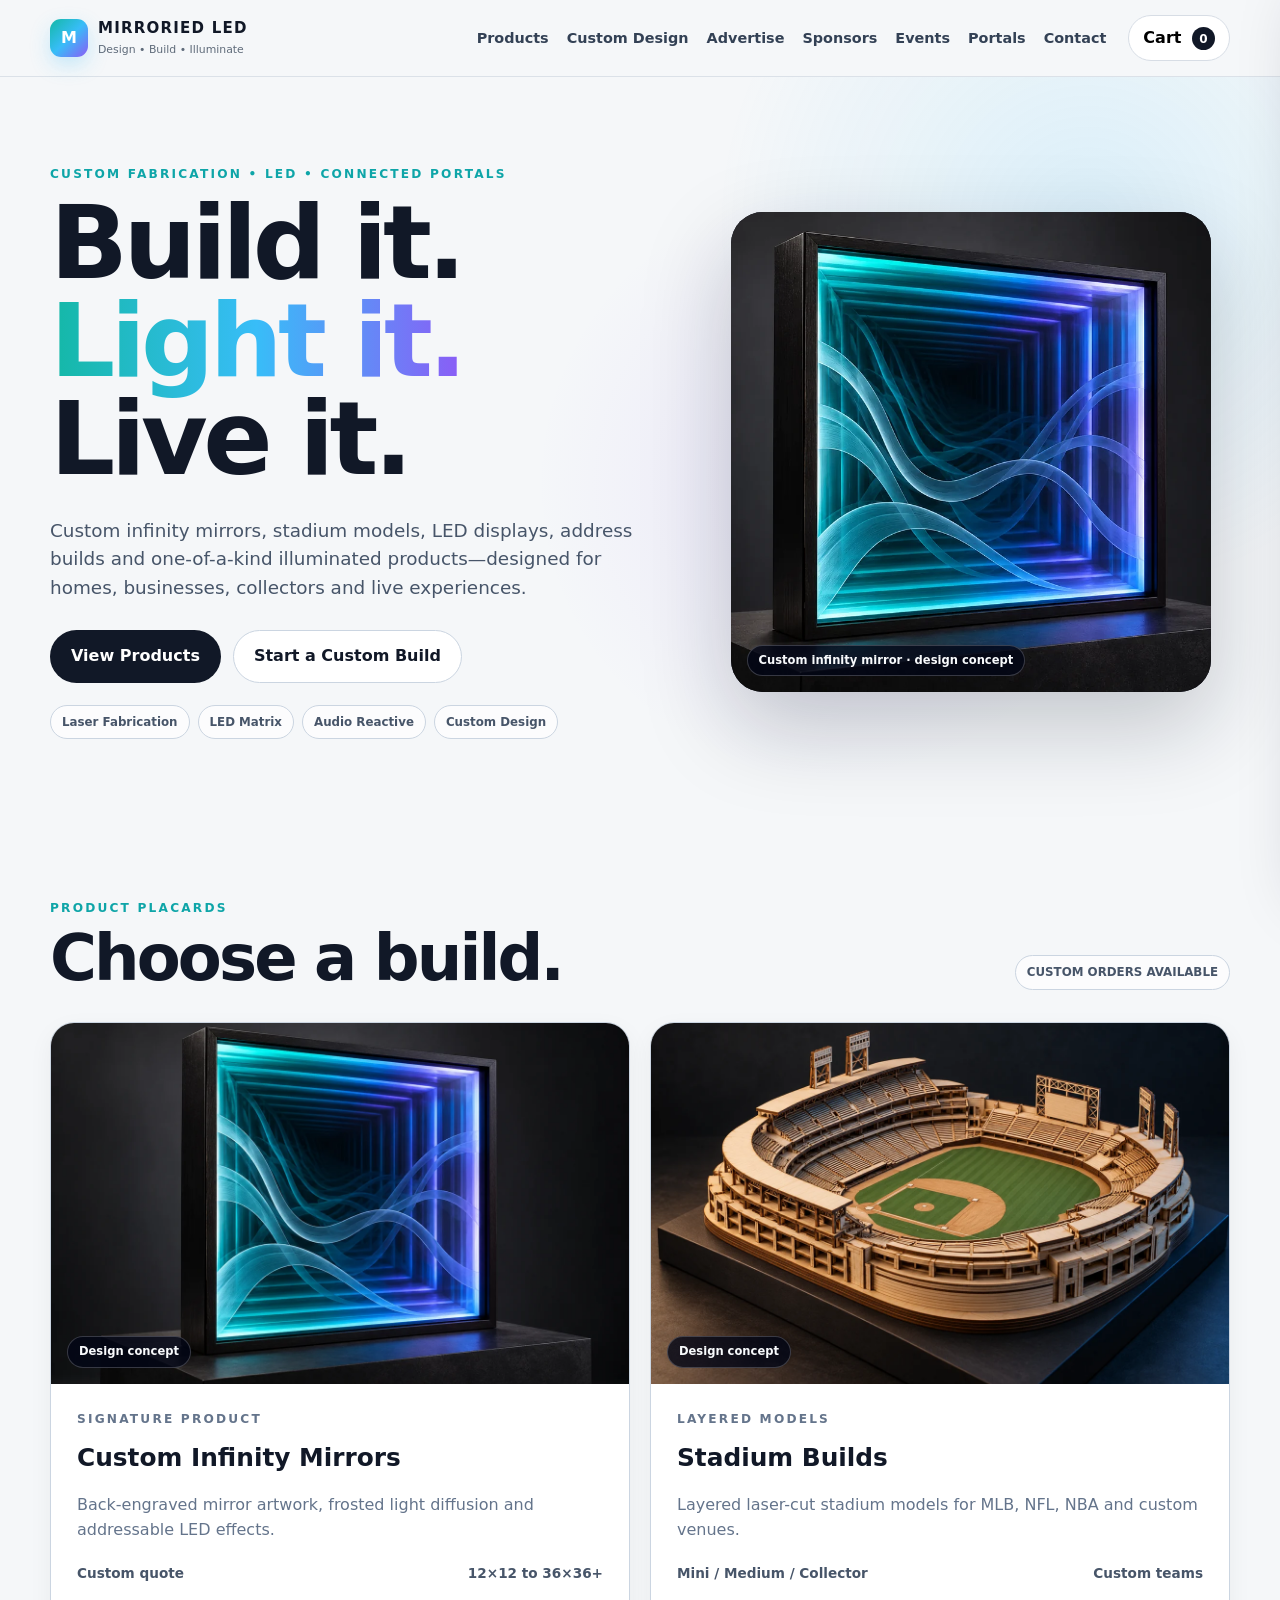
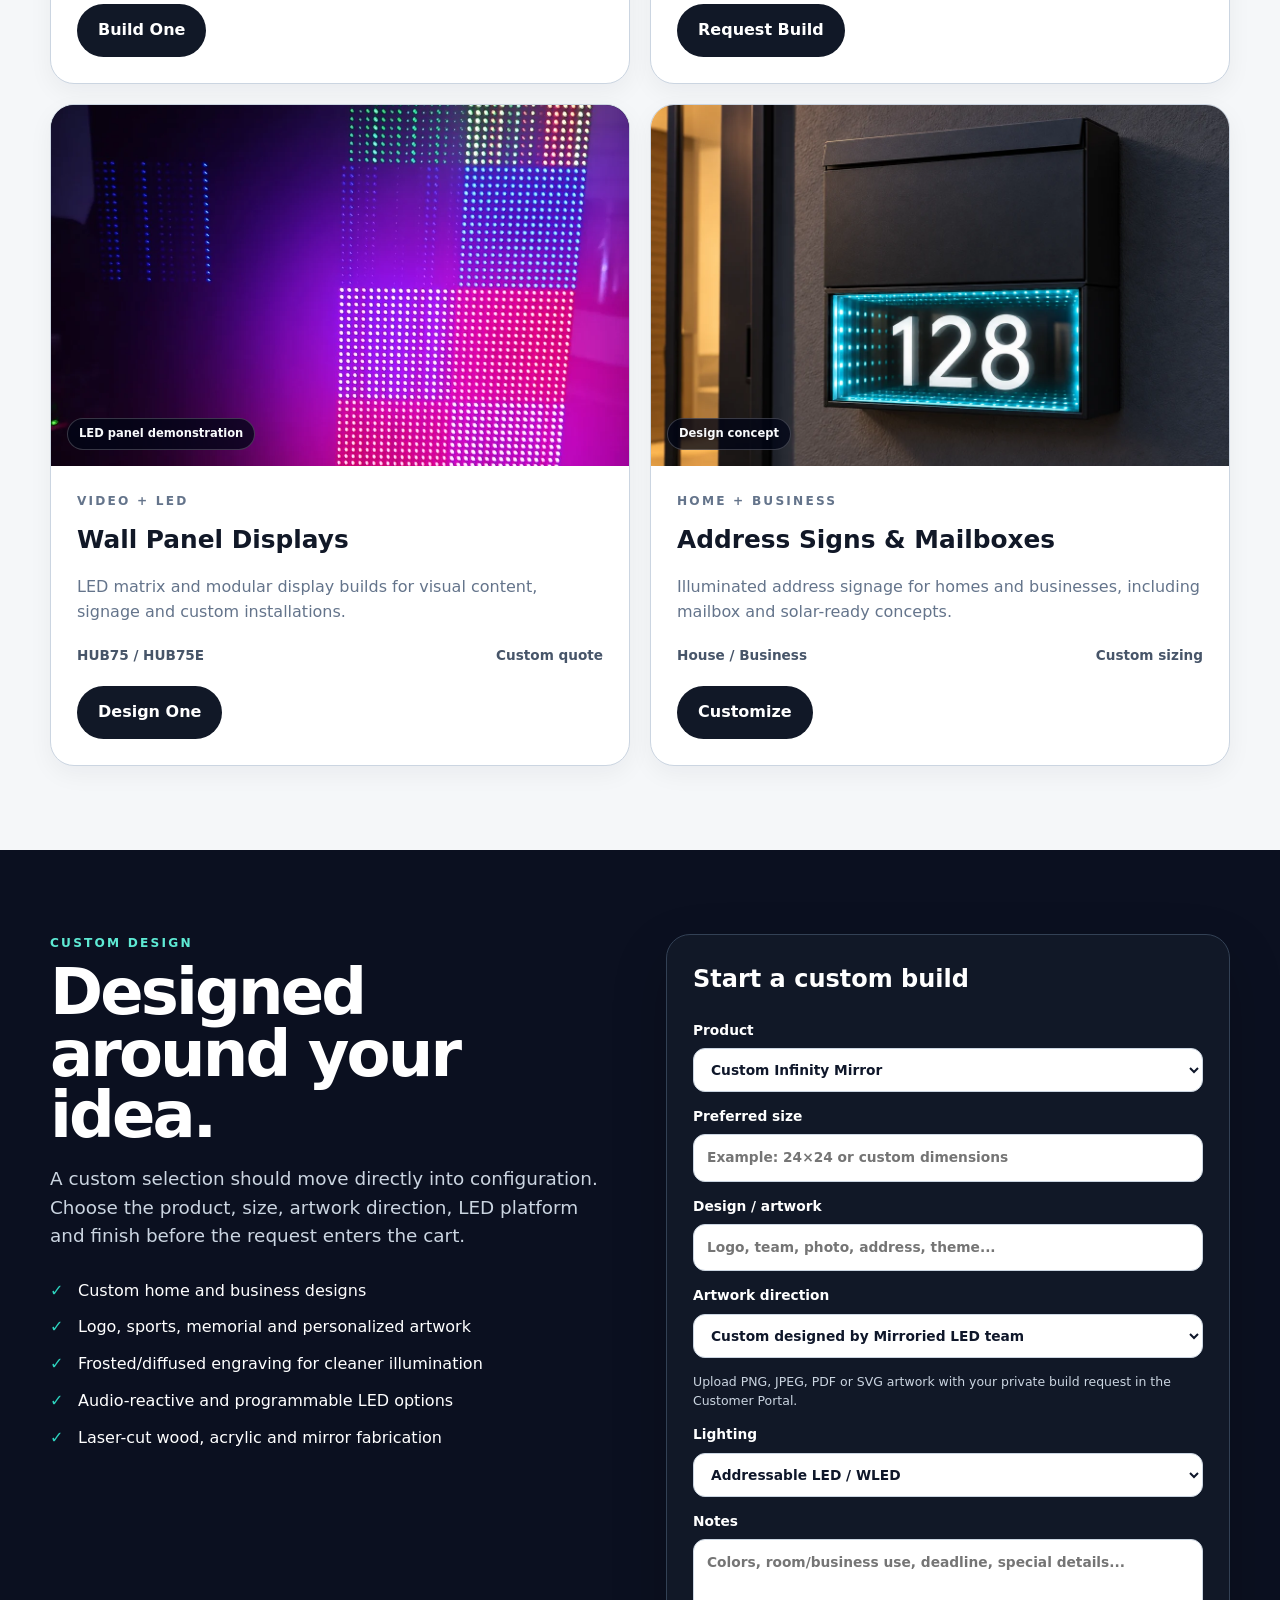
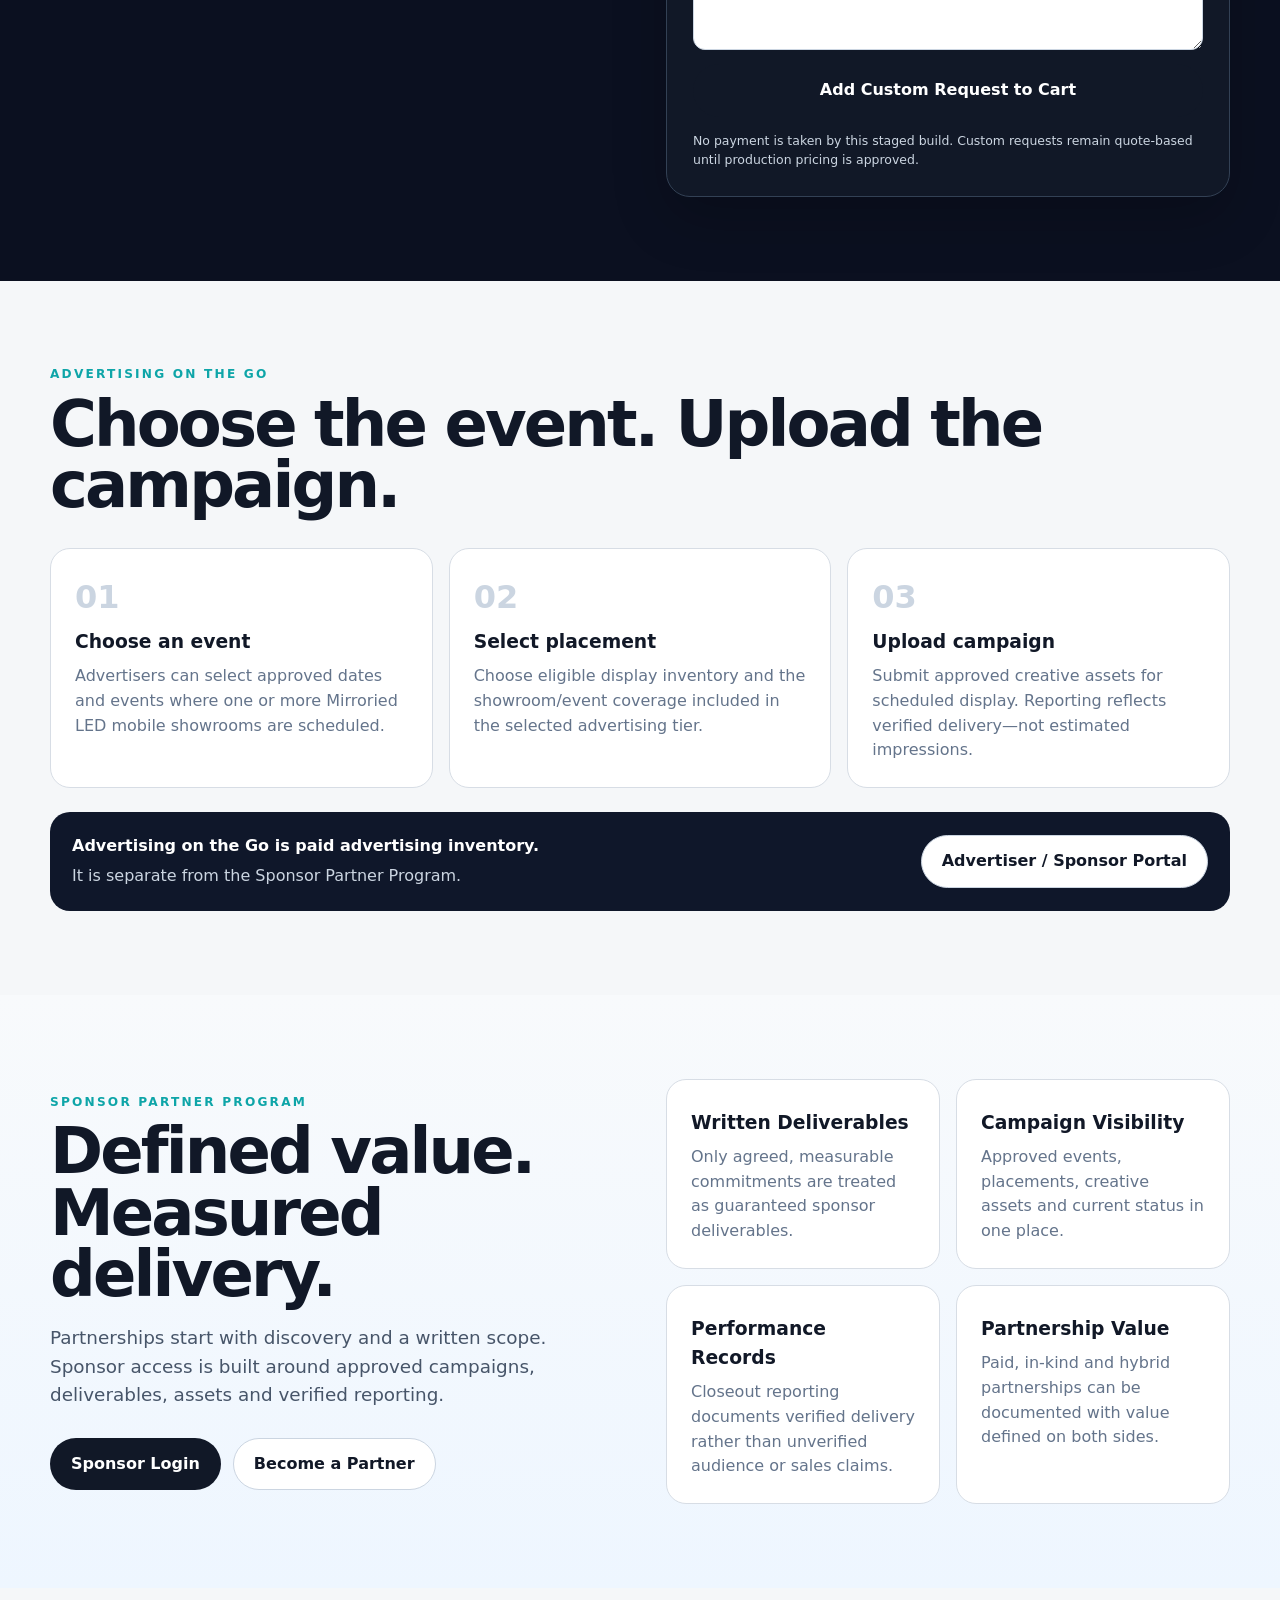
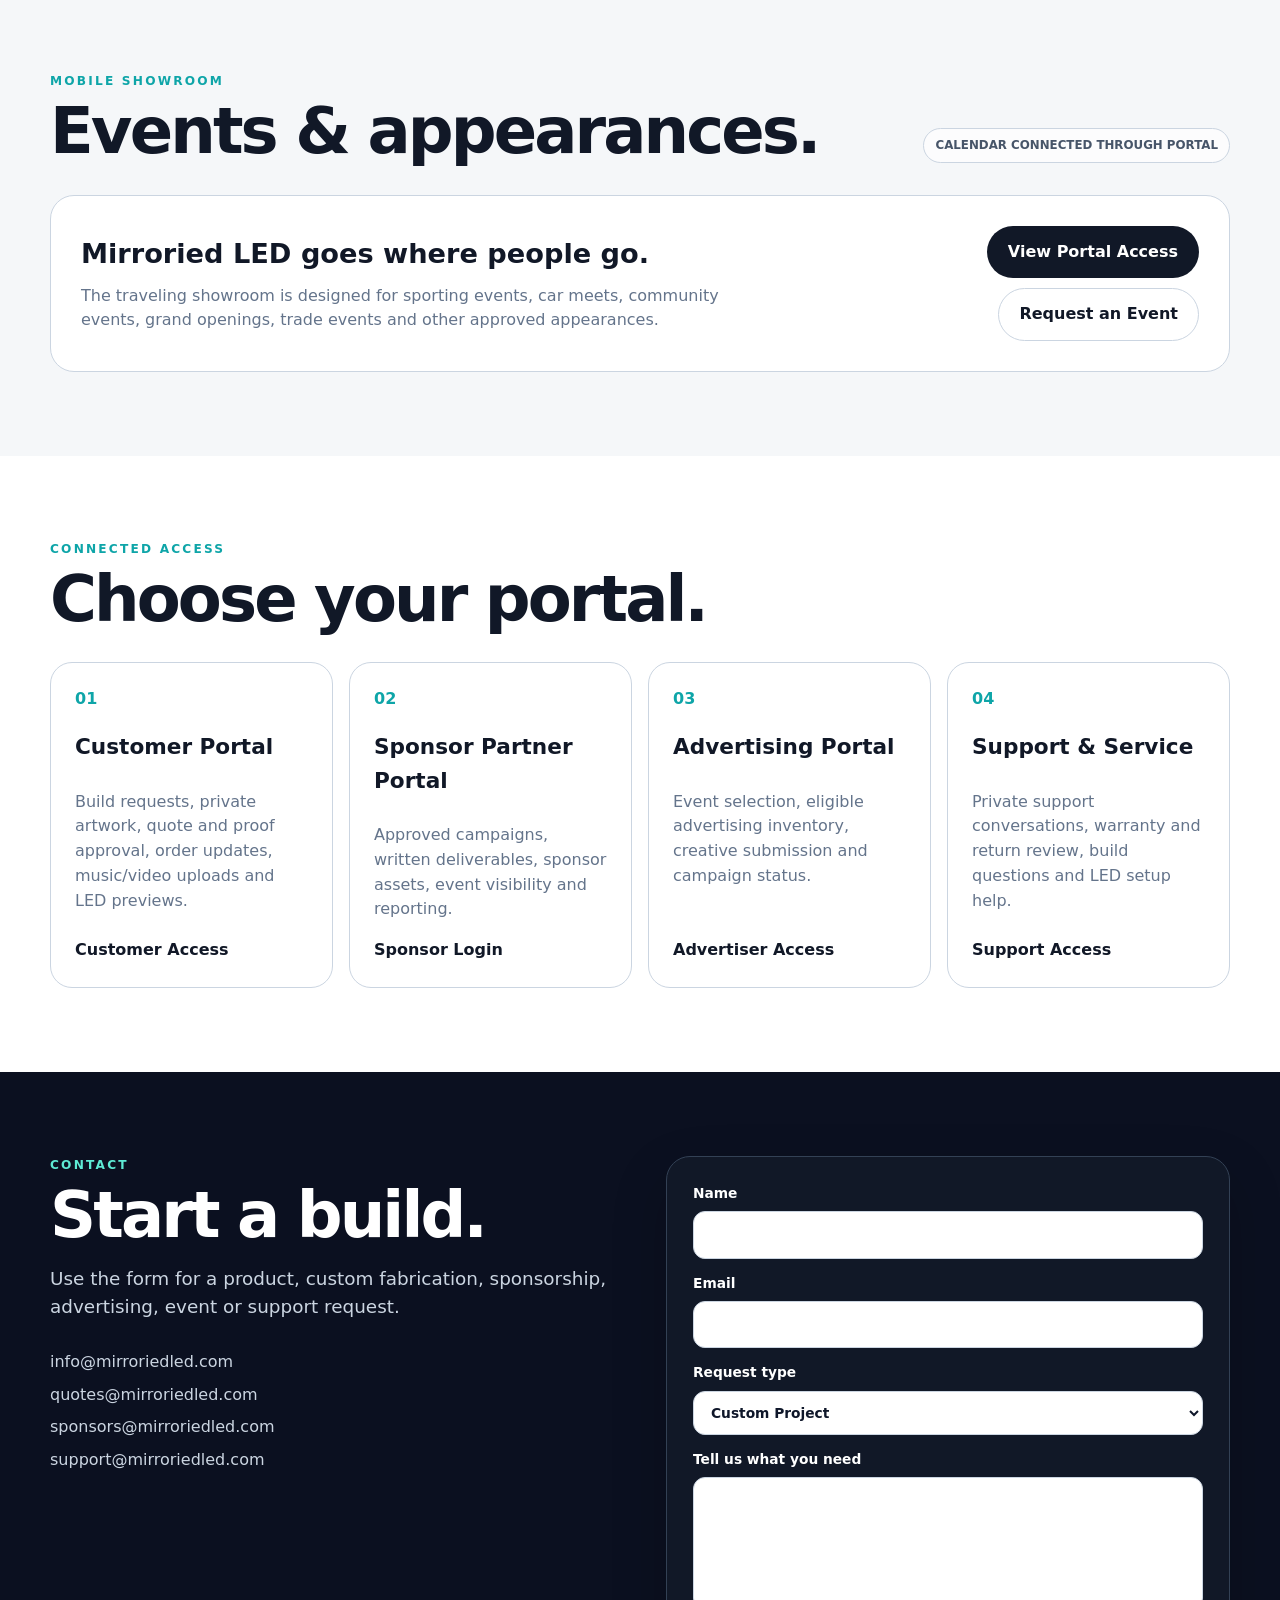
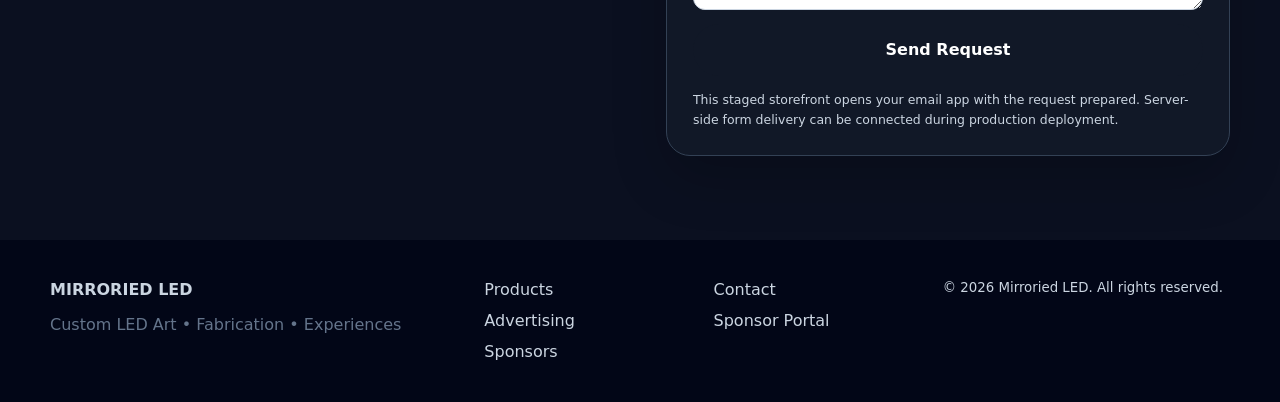
==== index.html @ 7365b077 "Connect automated business requirements to private website workflows" ====
<!doctype html>
<html lang="en">
<head>
  <meta charset="utf-8">
  <meta name="viewport" content="width=device-width, initial-scale=1">
  <meta name="description" content="Mirroried LED builds custom infinity mirrors, layered stadium models, LED display products, address signs and one-of-a-kind illuminated designs.">
  <title>Mirroried LED — Custom LED Builds</title>  <link rel="stylesheet" href="styles.css?v=805b9dd78f4f">
  <script src="repair.js?v=998ae80cc8d3" defer></script>
</head>
<body>
  <a class="skip-link" href="#main">Skip to content</a>

  <header class="site-header" id="top">
    <div class="shell header-inner">
      <a class="brand" href="#top" aria-label="Mirroried LED home">
        <span class="brand-mark">M</span>
        <span><strong>MIRRORIED LED</strong><small>Design • Build • Illuminate</small></span>
      </a>

      <button class="menu-toggle" id="menuToggle" aria-expanded="false" aria-controls="primaryNav">Menu</button>
      <nav id="primaryNav" class="primary-nav" aria-label="Primary navigation">
        <a href="#products">Products</a>
        <a href="#custom">Custom Design</a>
        <a href="#advertising">Advertise</a>
        <a href="#sponsors">Sponsors</a>
        <a href="#events">Events</a>
        <a href="#portals">Portals</a>
        <a href="#contact">Contact</a>
      </nav>

      <button class="cart-button" id="cartButton" aria-controls="cartDrawer" aria-expanded="false">
        Cart <span id="cartCount" class="cart-count">0</span>
      </button>
    </div>
  </header>

  <main id="main">
    <section class="hero">
      <div class="shell hero-grid">
        <div class="hero-copy">
          <p class="eyebrow">CUSTOM FABRICATION • LED • CONNECTED PORTALS</p>
          <h1>Build it.<br><span>Light it.</span><br>Live it.</h1>
          <p class="hero-lede">Custom infinity mirrors, stadium models, LED displays, address builds and one-of-a-kind illuminated products—designed for homes, businesses, collectors and live experiences.</p>
          <div class="hero-actions">
            <a class="button primary" href="#products">View Products</a>
            <a class="button secondary" href="#custom">Start a Custom Build</a>
          </div>
          <div class="hero-badges" aria-label="Services">
            <span>Laser Fabrication</span><span>LED Matrix</span><span>Audio Reactive</span><span>Custom Design</span>
          </div>
        </div>
        <figure class="hero-visual">
          <img class="hero-image" src="infinity-mirror.webp?v=c0aa053f08c6" width="1200" height="800" alt="Infinity mirror concept with a deep blue and turquoise light tunnel" fetchpriority="high" decoding="async">
          <figcaption class="image-caption">Custom infinity mirror · design concept</figcaption>
        </figure>
      </div>
    </section>

    <section class="section" id="products">
      <div class="shell">
        <div class="section-heading">
          <div><p class="eyebrow">PRODUCT PLACARDS</p><h2>Choose a build.</h2></div>
          <span class="status-pill">CUSTOM ORDERS AVAILABLE</span>
        </div>

        <div class="product-grid">
          <article class="product-card">
            <figure class="product-art infinity-art"><img src="infinity-mirror.webp?v=c0aa053f08c6" width="1200" height="800" alt="Square infinity mirror concept with softly diffused blue and turquoise lights" loading="lazy" decoding="async"><figcaption class="image-caption">Design concept</figcaption></figure>
            <div class="product-body">
              <p class="eyebrow">SIGNATURE PRODUCT</p>
              <h3>Custom Infinity Mirrors</h3>
              <p>Back-engraved mirror artwork, frosted light diffusion and addressable LED effects.</p>
              <div class="product-meta"><span>Custom quote</span><span>12×12 to 36×36+</span></div>
              <button class="button primary configure-product" data-product="Custom Infinity Mirror" data-sizes="12×12,20×20,24×24,26×26,30×30,36×36,Custom">Build One</button>
            </div>
          </article>

          <article class="product-card">
            <figure class="product-art stadium-art"><img src="stadium-model.webp?v=6f1e8c3cf6ee" width="1200" height="800" alt="Layered wooden baseball stadium model concept with detailed seating and a playing field" loading="lazy" decoding="async"><figcaption class="image-caption">Design concept</figcaption></figure>
            <div class="product-body">
              <p class="eyebrow">LAYERED MODELS</p>
              <h3>Stadium Builds</h3>
              <p>Layered laser-cut stadium models for MLB, NFL, NBA and custom venues.</p>
              <div class="product-meta"><span>Mini / Medium / Collector</span><span>Custom teams</span></div>
              <button class="button primary configure-product" data-product="Layered Stadium Model" data-sizes="Mini,Medium,Collector">Request Build</button>
            </div>
          </article>

          <article class="product-card">
            <figure class="product-art display-art"><img src="led-display.webp?v=cd3ec58dd136" width="960" height="1280" alt="RGB LED matrix panels displaying multicolored light patterns" loading="lazy" decoding="async"><figcaption class="image-caption">LED panel demonstration</figcaption></figure>
            <div class="product-body">
              <p class="eyebrow">VIDEO + LED</p>
              <h3>Wall Panel Displays</h3>
              <p>LED matrix and modular display builds for visual content, signage and custom installations.</p>
              <div class="product-meta"><span>HUB75 / HUB75E</span><span>Custom quote</span></div>
              <button class="button primary configure-product" data-product="Wall Panel LED Display" data-sizes="Desktop,Wall Mount,Large Format,Custom">Design One</button>
            </div>
          </article>

          <article class="product-card">
            <figure class="product-art address-art"><img src="address-sign.webp?v=c579df0d647d" width="1200" height="800" alt="Rectangular mailbox and illuminated infinity-mirror address sign concept" loading="lazy" decoding="async"><figcaption class="image-caption">Design concept</figcaption></figure>
            <div class="product-body">
              <p class="eyebrow">HOME + BUSINESS</p>
              <h3>Address Signs & Mailboxes</h3>
              <p>Illuminated address signage for homes and businesses, including mailbox and solar-ready concepts.</p>
              <div class="product-meta"><span>House / Business</span><span>Custom sizing</span></div>
              <button class="button primary configure-product" data-product="Address Sign or Mailbox" data-sizes="House Sign,Mailbox Sign,Business Sign,Custom">Customize</button>
            </div>
          </article>
        </div>
      </div>
    </section>

    <section class="section dark-section" id="custom">
      <div class="shell two-column">
        <div>
          <p class="eyebrow">CUSTOM DESIGN</p>
          <h2>Designed around your idea.</h2>
          <p class="large-copy">A custom selection should move directly into configuration. Choose the product, size, artwork direction, LED platform and finish before the request enters the cart.</p>
          <ul class="check-list">
            <li>Custom home and business designs</li>
            <li>Logo, sports, memorial and personalized artwork</li>
            <li>Frosted/diffused engraving for cleaner illumination</li>
            <li>Audio-reactive and programmable LED options</li>
            <li>Laser-cut wood, acrylic and mirror fabrication</li>
          </ul>
        </div>

        <form class="config-card" id="customForm">
          <h3>Start a custom build</h3>
          <label>Product
            <select id="customProduct" required>
              <option value="Custom Infinity Mirror">Custom Infinity Mirror</option>
              <option value="Layered Stadium Model">Layered Stadium Model</option>
              <option value="Wall Panel LED Display">Wall Panel LED Display</option>
              <option value="Address Sign or Mailbox">Address Sign or Mailbox</option>
              <option value="Other Custom Build">Other Custom Build</option>
            </select>
          </label>
          <label>Preferred size
            <input id="customSize" type="text" placeholder="Example: 24×24 or custom dimensions" required>
          </label>
          <label>Design / artwork
            <input id="customArtwork" type="text" placeholder="Logo, team, photo, address, theme..." required>
          </label>
          <label>Artwork direction<select id="customArtworkSource"><option value="team-design">Custom designed by Mirroried LED team</option><option value="upload">I will upload my artwork</option></select></label>
          <p class="form-note">Upload PNG, JPEG, PDF or SVG artwork with your private build request in the Customer Portal.</p>
          <label>Lighting
            <select id="customLighting">
              <option>Addressable LED / WLED</option>
              <option>LED Matrix / HUB75</option>
              <option>Audio-Reactive LEDs</option>
              <option>Static Lighting</option>
              <option>Not sure — recommend one</option>
            </select>
          </label>
          <label>Notes
            <textarea id="customNotes" rows="4" placeholder="Colors, room/business use, deadline, special details..."></textarea>
          </label>
          <button class="button primary" type="submit">Add Custom Request to Cart</button>
          <p class="form-note">No payment is taken by this staged build. Custom requests remain quote-based until production pricing is approved.</p>
        </form>
      </div>
    </section>

    <section class="section" id="advertising">
      <div class="shell">
        <div class="section-heading">
          <div><p class="eyebrow">ADVERTISING ON THE GO</p><h2>Choose the event. Upload the campaign.</h2></div>
        </div>
        <div class="feature-grid three">
          <article class="feature-card"><span class="feature-number">01</span><h3>Choose an event</h3><p>Advertisers can select approved dates and events where one or more Mirroried LED mobile showrooms are scheduled.</p></article>
          <article class="feature-card"><span class="feature-number">02</span><h3>Select placement</h3><p>Choose eligible display inventory and the showroom/event coverage included in the selected advertising tier.</p></article>
          <article class="feature-card"><span class="feature-number">03</span><h3>Upload campaign</h3><p>Submit approved creative assets for scheduled display. Reporting reflects verified delivery—not estimated impressions.</p></article>
        </div>
        <div class="callout-row">
          <div><strong>Advertising on the Go is paid advertising inventory.</strong><span>It is separate from the Sponsor Partner Program.</span></div>
          <a class="button secondary" href="https://sponsors.mirroriedled.com/" target="_blank" rel="noopener">Advertiser / Sponsor Portal</a>
        </div>
      </div>
    </section>

    <section class="section sponsor-section" id="sponsors">
      <div class="shell two-column sponsor-layout">
        <div>
          <p class="eyebrow">SPONSOR PARTNER PROGRAM</p>
          <h2>Defined value.<br>Measured delivery.</h2>
          <p class="large-copy">Partnerships start with discovery and a written scope. Sponsor access is built around approved campaigns, deliverables, assets and verified reporting.</p>
          <div class="hero-actions">
            <a class="button primary" href="https://sponsors.mirroriedled.com/" target="_blank" rel="noopener">Sponsor Login</a>
            <a class="button secondary" href="#contact" data-contact-topic="Sponsor Partnership">Become a Partner</a>
          </div>
        </div>
        <div class="feature-grid">
          <article class="feature-card"><h3>Written Deliverables</h3><p>Only agreed, measurable commitments are treated as guaranteed sponsor deliverables.</p></article>
          <article class="feature-card"><h3>Campaign Visibility</h3><p>Approved events, placements, creative assets and current status in one place.</p></article>
          <article class="feature-card"><h3>Performance Records</h3><p>Closeout reporting documents verified delivery rather than unverified audience or sales claims.</p></article>
          <article class="feature-card"><h3>Partnership Value</h3><p>Paid, in-kind and hybrid partnerships can be documented with value defined on both sides.</p></article>
        </div>
      </div>
    </section>

    <section class="section" id="events">
      <div class="shell">
        <div class="section-heading"><div><p class="eyebrow">MOBILE SHOWROOM</p><h2>Events & appearances.</h2></div><span class="status-pill">CALENDAR CONNECTED THROUGH PORTAL</span></div>
        <div class="event-panel">
          <div>
            <h3>Mirroried LED goes where people go.</h3>
            <p>The traveling showroom is designed for sporting events, car meets, community events, grand openings, trade events and other approved appearances.</p>
          </div>
          <div class="event-actions">
            <a class="button primary" href="https://sponsors.mirroriedled.com/" target="_blank" rel="noopener">View Portal Access</a>
            <a class="button secondary" href="#contact" data-contact-topic="Event Booking">Request an Event</a>
          </div>
        </div>
      </div>
    </section>

    <section class="section portal-section" id="portals">
      <div class="shell">
        <div class="section-heading"><div><p class="eyebrow">CONNECTED ACCESS</p><h2>Choose your portal.</h2></div></div>
        <div class="portal-grid">
          <article class="portal-card"><span>01</span><h3>Customer Portal</h3><p>Build requests, private artwork, quote and proof approval, order updates, music/video uploads and LED previews.</p><a href="customer-portal/">Customer Access</a></article>
          <article class="portal-card"><span>02</span><h3>Sponsor Partner Portal</h3><p>Approved campaigns, written deliverables, sponsor assets, event visibility and reporting.</p><a href="https://sponsors.mirroriedled.com/" target="_blank" rel="noopener">Sponsor Login</a></article>
          <article class="portal-card"><span>03</span><h3>Advertising Portal</h3><p>Event selection, eligible advertising inventory, creative submission and campaign status.</p><a href="https://sponsors.mirroriedled.com/" target="_blank" rel="noopener">Advertiser Access</a></article>
          <article class="portal-card"><span>04</span><h3>Support & Service</h3><p>Private support conversations, warranty and return review, build questions and LED setup help.</p><a href="customer-portal/#support">Support Access</a></article>
        </div>
      </div>
    </section>

    <section class="section dark-section" id="contact">
      <div class="shell two-column">
        <div>
          <p class="eyebrow">CONTACT</p>
          <h2>Start a build.</h2>
          <p class="large-copy">Use the form for a product, custom fabrication, sponsorship, advertising, event or support request.</p>
          <div class="contact-details">
            <a href="mailto:info@mirroriedled.com">info@mirroriedled.com</a>
            <a href="mailto:quotes@mirroriedled.com">quotes@mirroriedled.com</a>
            <a href="mailto:sponsors@mirroriedled.com">sponsors@mirroriedled.com</a>
            <a href="mailto:support@mirroriedled.com">support@mirroriedled.com</a>
          </div>
        </div>
        <form class="contact-form" id="contactForm">
          <label>Name<input id="contactName" type="text" autocomplete="name" required></label>
          <label>Email<input id="contactEmail" type="email" autocomplete="email" required></label>
          <label>Request type
            <select id="contactTopic">
              <option>Custom Project</option>
              <option>Product Quote</option>
              <option>Sponsor Partnership</option>
              <option>Advertising on the Go</option>
              <option>Event Booking</option>
              <option>Customer Portal Access</option>
              <option>Support</option>
            </select>
          </label>
          <label>Tell us what you need<textarea id="contactMessage" rows="5" required></textarea></label>
          <button class="button primary" type="submit">Send Request</button>
          <p class="form-note">This staged storefront opens your email app with the request prepared. Server-side form delivery can be connected during production deployment.</p>
        </form>
      </div>
    </section>
  </main>

  <aside class="cart-drawer" id="cartDrawer" aria-hidden="true" aria-label="Shopping cart">
    <div class="cart-header"><div><p class="eyebrow">YOUR BUILD LIST</p><h2>Cart</h2></div><button id="cartClose" class="icon-button" aria-label="Close cart">×</button></div>
    <div id="cartItems" class="cart-items"></div>
    <div class="cart-footer">
      <p>Custom items are quote-based until final design, materials and production requirements are approved.</p>
      <button id="requestCheckout" class="button primary">Continue in Customer Portal</button>
      <button id="requestCheckoutEmail" class="button secondary">Request a quote by email</button>
      <button id="clearCart" class="button text-button">Clear Cart</button>
    </div>
  </aside>
  <div class="drawer-backdrop" id="drawerBackdrop" hidden></div>

  <dialog id="configDialog" class="config-dialog">
    <form method="dialog" id="productConfigForm">
      <div class="dialog-header"><div><p class="eyebrow">CUSTOMIZE PRODUCT</p><h2 id="dialogProductName">Custom Build</h2></div><button class="icon-button" value="cancel" aria-label="Close">×</button></div>
      <label>Size<select id="dialogSize" required></select></label>
      <label>Artwork / theme<input id="dialogArtwork" required placeholder="Describe the artwork or theme"></label>
      <label>Artwork direction<select id="dialogArtworkSource"><option value="team-design">Custom designed by Mirroried LED team</option><option value="upload">I will upload my artwork</option></select></label>
      <p class="form-note">Attach your artwork privately when you continue to the Customer Portal.</p>
      <label>Lighting<select id="dialogLighting"><option>Addressable LED / WLED</option><option>Audio-Reactive LEDs</option><option>LED Matrix / HUB75</option><option>Static Lighting</option><option>Recommend one</option></select></label>
      <label>Frame / finish<select id="dialogFinish"><option>Maple / wood frame</option><option>Black frame</option><option>Acrylic / modern finish</option><option>Custom finish</option><option>Recommend one</option></select></label>
      <label>Notes<textarea id="dialogNotes" rows="4" placeholder="Colors, installation location, deadline, special requests..."></textarea></label>
      <div class="dialog-actions"><button class="button secondary" value="cancel">Cancel</button><button class="button primary" id="addConfiguredProduct" value="default">Add to Cart</button></div>
    </form>
  </dialog>

  <footer class="site-footer">
    <div class="shell footer-grid">
      <div><strong>MIRRORIED LED</strong><p>Custom LED Art • Fabrication • Experiences</p></div>
      <div><a href="#products">Products</a><a href="#advertising">Advertising</a><a href="#sponsors">Sponsors</a></div>
      <div><a href="#contact">Contact</a><a href="https://sponsors.mirroriedled.com/" target="_blank" rel="noopener">Sponsor Portal</a></div>
      <div><small>© <span id="year"></span> Mirroried LED. All rights reserved.</small></div>
    </div>
  </footer>

  <script src="app.js?v=621f360d1360" defer></script>
</body>
</html>
---- styles.css ----
:root{
  --bg:#f5f7f9;
  --surface:#ffffff;
  --ink:#111827;
  --muted:#5f6b7a;
  --line:#d7dde5;
  --dark:#0b1020;
  --accent:#14b8a6;
  --accent-2:#38bdf8;
  --accent-3:#8b5cf6;
  --shadow:0 18px 50px rgba(15,23,42,.12);
  --radius:24px;
}
*{box-sizing:border-box}
html{scroll-behavior:smooth}
body{margin:0;background:var(--bg);color:var(--ink);font-family:Inter,ui-sans-serif,system-ui,-apple-system,BlinkMacSystemFont,"Segoe UI",sans-serif;line-height:1.55}
a{color:inherit}
button,input,select,textarea{font:inherit}
button{cursor:pointer}
.skip-link{position:fixed;left:12px;top:12px;z-index:9999;transform:translateY(-150%);background:#fff;padding:10px 14px;border-radius:10px}
.skip-link:focus{transform:none}
.shell{width:min(1180px,calc(100% - 36px));margin:0 auto}
.site-header{position:sticky;top:0;z-index:100;background:rgba(245,247,249,.92);backdrop-filter:blur(16px);border-bottom:1px solid rgba(215,221,229,.85)}
.header-inner{min-height:76px;display:flex;align-items:center;gap:22px}
.brand{display:flex;align-items:center;gap:10px;text-decoration:none;min-width:max-content}
.brand-mark{width:38px;height:38px;border-radius:11px;display:grid;place-items:center;font-weight:900;color:#fff;background:linear-gradient(135deg,var(--accent),var(--accent-2),var(--accent-3));box-shadow:0 8px 20px rgba(56,189,248,.25)}
.brand strong{display:block;letter-spacing:.08em;font-size:.94rem}
.brand small{display:block;color:var(--muted);font-size:.68rem;margin-top:1px}
.primary-nav{margin-left:auto;display:flex;align-items:center;gap:18px}
.primary-nav a{text-decoration:none;font-size:.9rem;font-weight:700;color:#334155}
.primary-nav a:hover{color:#0f172a}
.cart-button,.menu-toggle{border:1px solid var(--line);background:#fff;border-radius:999px;padding:10px 14px;font-weight:800}
.menu-toggle{display:none}
.cart-count{display:inline-grid;place-items:center;min-width:23px;height:23px;border-radius:999px;background:#111827;color:#fff;margin-left:5px;font-size:.75rem}
.hero{padding:88px 0 76px;background:radial-gradient(circle at 85% 20%,rgba(56,189,248,.14),transparent 30%),radial-gradient(circle at 65% 55%,rgba(139,92,246,.1),transparent 32%)}
.hero-grid{display:grid;grid-template-columns:1.08fr .92fr;gap:52px;align-items:center}
.eyebrow{margin:0 0 10px;color:#0ea5a8;font-size:.76rem;font-weight:900;letter-spacing:.18em;text-transform:uppercase}
.hero h1,.section h2{margin:0;line-height:.96;letter-spacing:-.045em}
.hero h1{font-size:clamp(3.8rem,8vw,7.4rem)}
.hero h1 span{background:linear-gradient(90deg,var(--accent),var(--accent-2),var(--accent-3));-webkit-background-clip:text;background-clip:text;color:transparent}
.hero-lede{font-size:1.15rem;max-width:720px;color:#475569;margin:28px 0 0}
.hero-actions{display:flex;gap:12px;flex-wrap:wrap;margin-top:28px}
.button{display:inline-flex;align-items:center;justify-content:center;border-radius:999px;padding:13px 20px;text-decoration:none;font-weight:900;border:1px solid transparent;transition:.2s ease}
.button:hover{transform:translateY(-1px)}
.button.primary{background:#111827;color:#fff}
.button.primary:hover{background:#020617}
.button.secondary{background:#fff;border-color:#cbd5e1;color:#111827}
.button.text-button{background:transparent;border:none;color:#64748b;padding:10px 6px}
.hero-badges{display:flex;gap:8px;flex-wrap:wrap;margin-top:22px}
.hero-badges span,.status-pill{border:1px solid #cbd5e1;background:rgba(255,255,255,.7);border-radius:999px;padding:7px 11px;font-size:.74rem;font-weight:800;color:#475569}
.hero-visual{position:relative;width:min(480px,100%);aspect-ratio:1;justify-self:center;margin:0;overflow:hidden;border-radius:32px;background:#020617;box-shadow:0 34px 90px rgba(15,23,42,.22)}
.hero-image{display:block;width:100%;height:100%;object-fit:cover;object-position:center}
.image-caption{position:absolute;left:16px;bottom:16px;max-width:calc(100% - 32px);padding:7px 11px;border:1px solid rgba(255,255,255,.2);border-radius:999px;background:rgba(2,6,23,.78);color:#f8fafc;font-size:.72rem;line-height:1.35;font-weight:700}
.section{padding:84px 0}
.section-heading{display:flex;align-items:end;justify-content:space-between;gap:24px;margin-bottom:32px}
.section h2{font-size:clamp(2.6rem,5vw,4.8rem)}
.product-grid{display:grid;grid-template-columns:repeat(2,minmax(0,1fr));gap:20px}
.product-card{background:#fff;border:1px solid #cbd5e1;border-radius:var(--radius);overflow:hidden;box-shadow:0 8px 24px rgba(15,23,42,.05)}
.product-art{position:relative;aspect-ratio:16/10;overflow:hidden;margin:0;background:#020617}
.product-art img{display:block;width:100%;height:100%;object-fit:cover;object-position:center}
.display-art img{object-position:center 46%}
.product-body{padding:26px}
.product-body h3{font-size:1.55rem;margin:0 0 10px}
.product-body p{color:#64748b}
.product-meta{display:flex;justify-content:space-between;gap:12px;color:#475569;font-size:.85rem;font-weight:800;margin:20px 0}
.dark-section{background:var(--dark);color:#fff}
.dark-section .eyebrow{color:#5eead4}
.dark-section .large-copy,.dark-section .form-note{color:#cbd5e1}
.two-column{display:grid;grid-template-columns:1fr 1fr;gap:52px;align-items:start}
.large-copy{font-size:1.15rem;color:#475569;max-width:650px}
.check-list{list-style:none;padding:0;margin:28px 0 0;display:grid;gap:12px}
.check-list li{position:relative;padding-left:28px}
.check-list li::before{content:"✓";position:absolute;left:0;color:#2dd4bf;font-weight:900}
.config-card,.contact-form{background:#111827;border:1px solid #334155;border-radius:24px;padding:26px;display:grid;gap:14px;box-shadow:0 22px 55px rgba(0,0,0,.2)}
.config-card h3{margin:0 0 8px;font-size:1.5rem}
label{display:grid;gap:7px;font-size:.86rem;font-weight:800}
input,select,textarea{width:100%;border:1px solid #cbd5e1;border-radius:12px;padding:12px 13px;background:#fff;color:#0f172a;outline:none}
input:focus,select:focus,textarea:focus{border-color:#38bdf8;box-shadow:0 0 0 3px rgba(56,189,248,.15)}
.form-note{font-size:.78rem;color:#64748b;margin:0}
.feature-grid{display:grid;grid-template-columns:repeat(2,minmax(0,1fr));gap:16px}
.feature-grid.three{grid-template-columns:repeat(3,minmax(0,1fr))}
.feature-card{border:1px solid #d7dde5;border-radius:20px;background:#fff;padding:24px}
.feature-card h3{margin:4px 0 8px}
.feature-card p{margin:0;color:#64748b}
.feature-number{font-size:2rem;font-weight:900;color:#cbd5e1}
.callout-row{margin-top:24px;padding:22px;border-radius:20px;background:#0f172a;color:#fff;display:flex;align-items:center;justify-content:space-between;gap:20px}
.callout-row div{display:grid;gap:5px}
.callout-row span{color:#cbd5e1}
.sponsor-section{background:linear-gradient(180deg,#f8fafc,#eef6ff)}
.sponsor-layout{align-items:center}
.event-panel{border:1px solid #cbd5e1;border-radius:24px;background:#fff;padding:30px;display:flex;align-items:center;justify-content:space-between;gap:28px}
.event-panel h3{font-size:1.7rem;margin:0 0 8px}.event-panel p{margin:0;color:#64748b;max-width:680px}.event-actions{display:flex;gap:10px;flex-wrap:wrap;justify-content:flex-end}
.portal-section{background:#fff}
.portal-grid{display:grid;grid-template-columns:repeat(4,minmax(0,1fr));gap:16px}
.portal-card{border:1px solid #cbd5e1;border-radius:22px;padding:24px;min-height:250px;display:flex;flex-direction:column}
.portal-card>span{color:#0ea5a8;font-weight:900}.portal-card h3{font-size:1.35rem;margin:18px 0 10px}.portal-card p{color:#64748b}.portal-card a{margin-top:auto;text-decoration:none;font-weight:900}
.contact-details{display:grid;gap:8px;margin-top:28px}.contact-details a{color:#cbd5e1;text-decoration:none}.contact-details a:hover{color:#fff}
.site-footer{background:#020617;color:#cbd5e1;padding:38px 0}.footer-grid{display:grid;grid-template-columns:2fr 1fr 1fr 1.4fr;gap:24px}.footer-grid>div{display:grid;gap:6px;align-content:start}.footer-grid a{text-decoration:none}.footer-grid p{margin:4px 0;color:#64748b}
.cart-drawer{position:fixed;right:0;top:0;z-index:220;width:min(460px,100%);height:100dvh;background:#fff;box-shadow:-24px 0 60px rgba(15,23,42,.18);padding:24px;transform:translateX(110%);transition:transform .25s ease;display:flex;flex-direction:column}
.cart-drawer.open{transform:none}.cart-header{display:flex;justify-content:space-between;align-items:start;border-bottom:1px solid #e2e8f0;padding-bottom:18px}.cart-header h2{margin:0;font-size:2.3rem}.icon-button{border:1px solid #cbd5e1;background:#fff;border-radius:50%;width:40px;height:40px;font-size:1.5rem;line-height:1}.cart-items{overflow:auto;display:grid;gap:12px;padding:18px 0}.cart-item{border:1px solid #e2e8f0;border-radius:16px;padding:14px}.cart-item h4{margin:0 0 6px}.cart-item p{margin:3px 0;color:#64748b;font-size:.85rem}.cart-item button{border:0;background:transparent;color:#dc2626;padding:6px 0;font-weight:800}.empty-cart{color:#64748b;text-align:center;padding:48px 10px}.cart-footer{margin-top:auto;border-top:1px solid #e2e8f0;padding-top:18px;display:grid;gap:10px}.cart-footer p{font-size:.8rem;color:#64748b}.drawer-backdrop{position:fixed;inset:0;background:rgba(2,6,23,.45);z-index:210}
.config-dialog{width:min(620px,calc(100% - 28px));border:0;border-radius:24px;padding:0;box-shadow:var(--shadow)}.config-dialog::backdrop{background:rgba(2,6,23,.55)}.config-dialog form{padding:26px;display:grid;gap:14px}.dialog-header{display:flex;justify-content:space-between;gap:16px;align-items:start}.dialog-header h2{font-size:2rem;margin:0}.dialog-actions{display:flex;justify-content:flex-end;gap:10px;margin-top:8px}
.toast{position:fixed;left:50%;bottom:30px;z-index:500;transform:translate(-50%,20px);opacity:0;background:#111827;color:#fff;padding:12px 18px;border-radius:999px;box-shadow:var(--shadow);transition:.2s ease;pointer-events:none}.toast.show{opacity:1;transform:translate(-50%,0)}
@media (max-width:1000px){
  .primary-nav{position:absolute;left:18px;right:18px;top:70px;background:#fff;border:1px solid #d7dde5;border-radius:18px;padding:14px;display:none;flex-direction:column;align-items:stretch;box-shadow:var(--shadow)}
  .primary-nav.open{display:flex}.menu-toggle{display:inline-flex;margin-left:auto}.cart-button{margin-left:0}
  .hero-grid,.two-column{grid-template-columns:1fr}.hero-visual{width:min(520px,100%)}
  .portal-grid{grid-template-columns:repeat(2,1fr)}.feature-grid.three{grid-template-columns:1fr}.footer-grid{grid-template-columns:1fr 1fr}
}
@media (max-width:680px){
  .shell{width:min(100% - 24px,1180px)}.site-header .brand small{display:none}.header-inner{gap:8px}.cart-button,.menu-toggle{padding:9px 11px;font-size:.82rem}
  .hero{padding:58px 0}.hero h1{font-size:clamp(3.2rem,18vw,5.3rem)}.hero-visual{border-radius:26px}
  .section{padding:62px 0}.section-heading{align-items:start;flex-direction:column}.product-grid,.portal-grid,.feature-grid{grid-template-columns:1fr}
  .event-panel,.callout-row{align-items:flex-start;flex-direction:column}.event-actions{justify-content:flex-start}.footer-grid{grid-template-columns:1fr}.dialog-actions{flex-direction:column-reverse}.dialog-actions .button{width:100%}
}
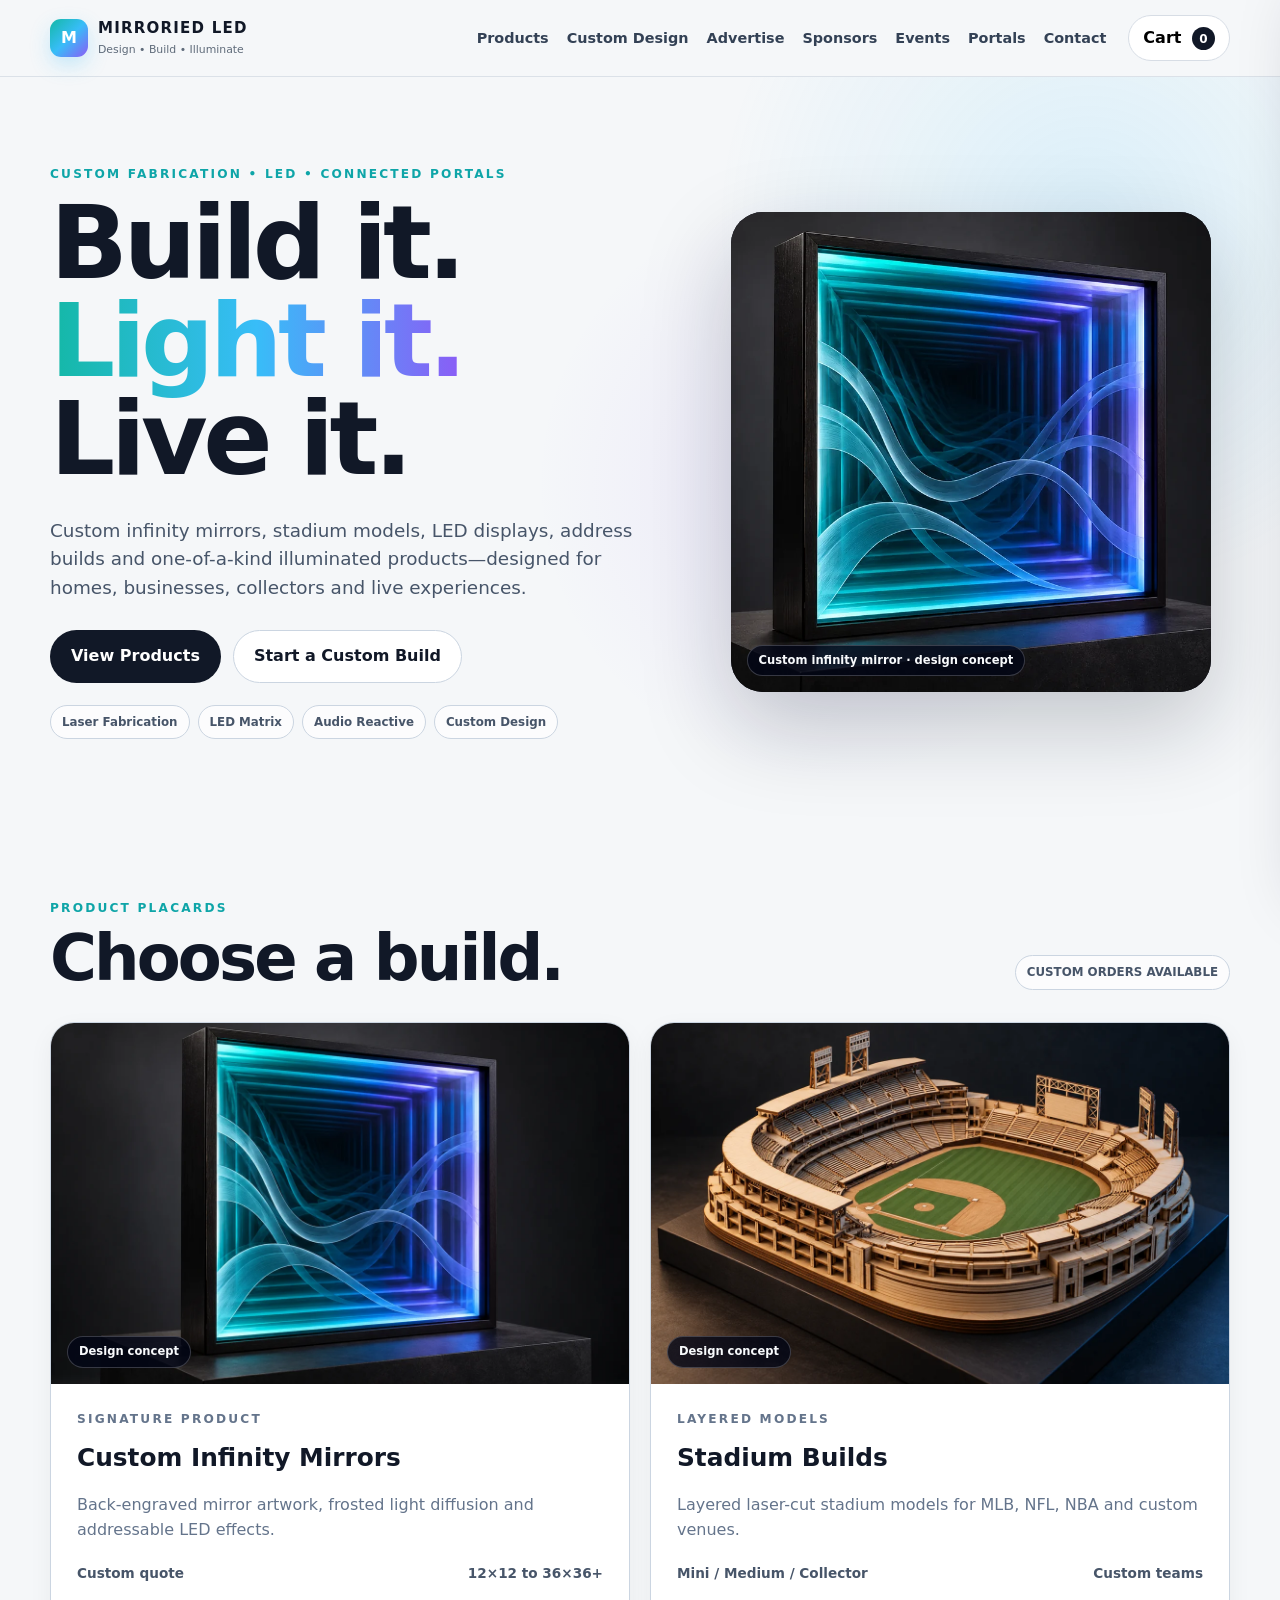
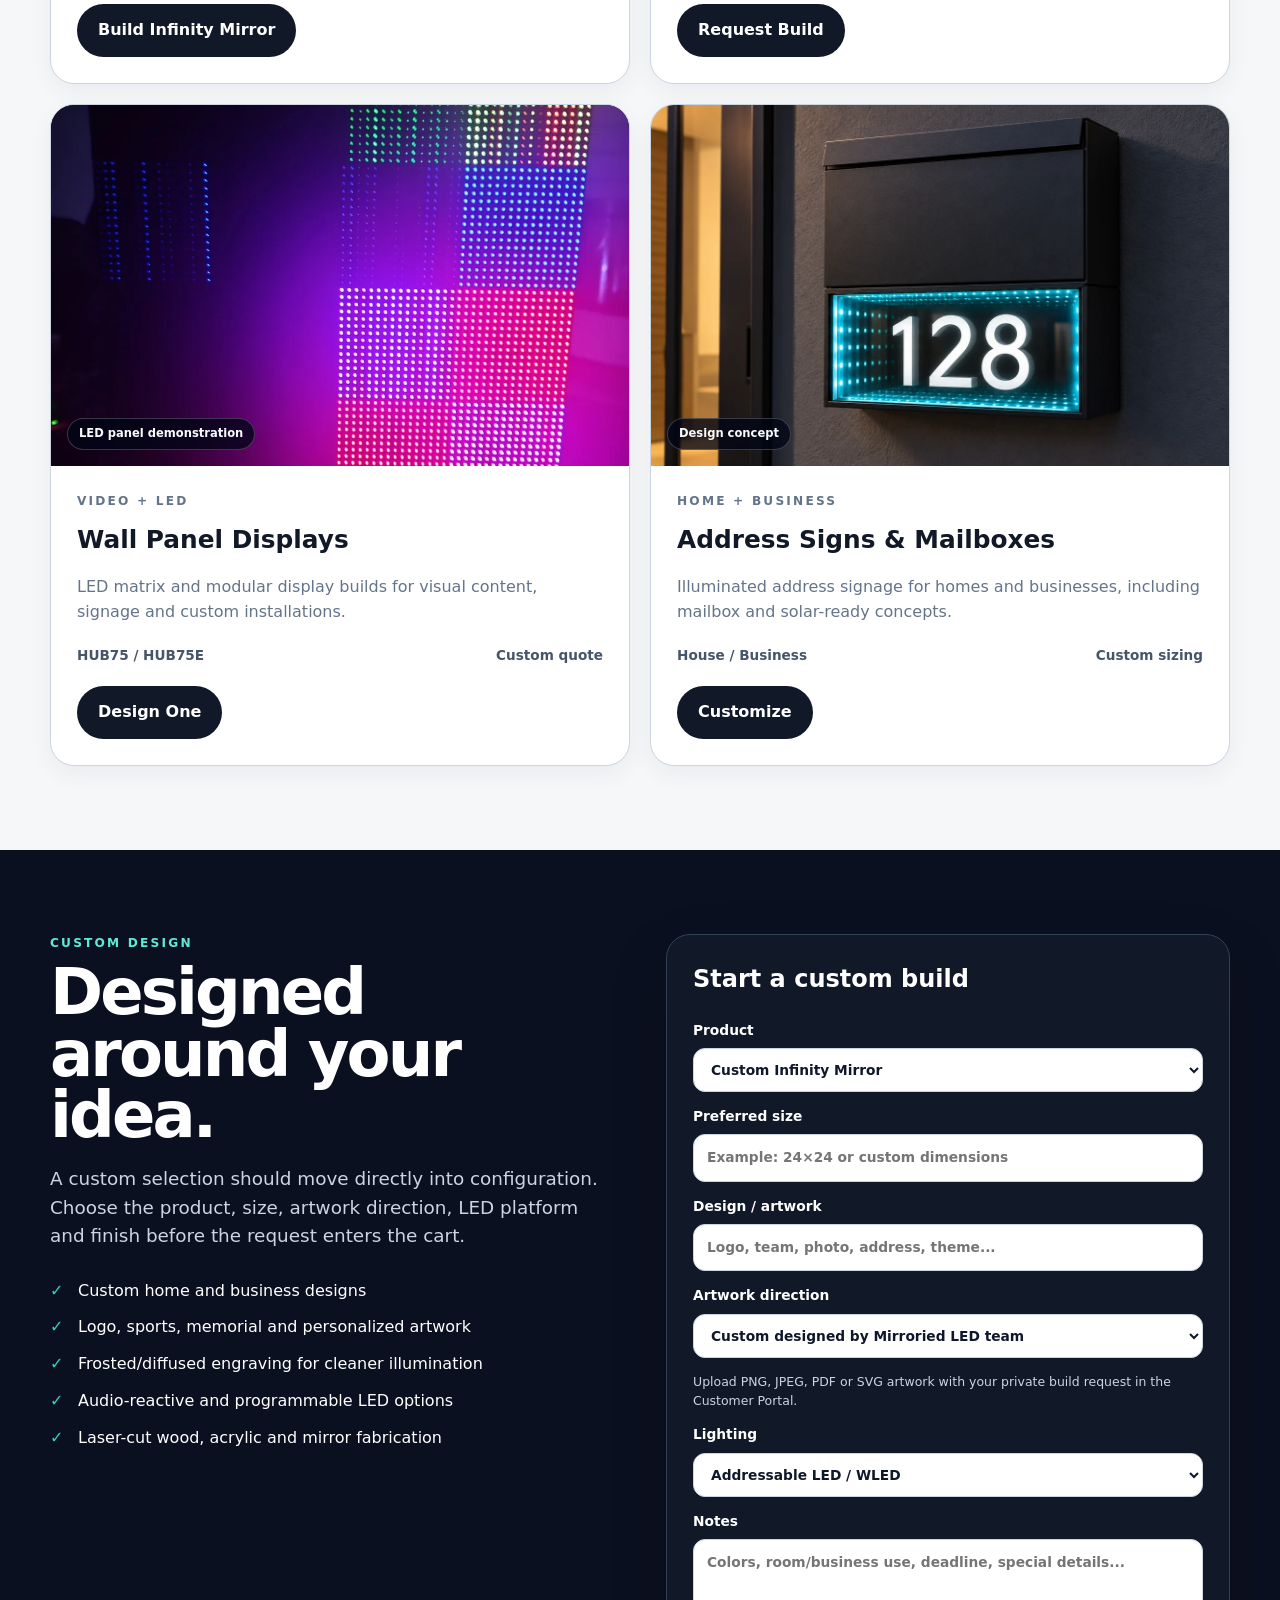
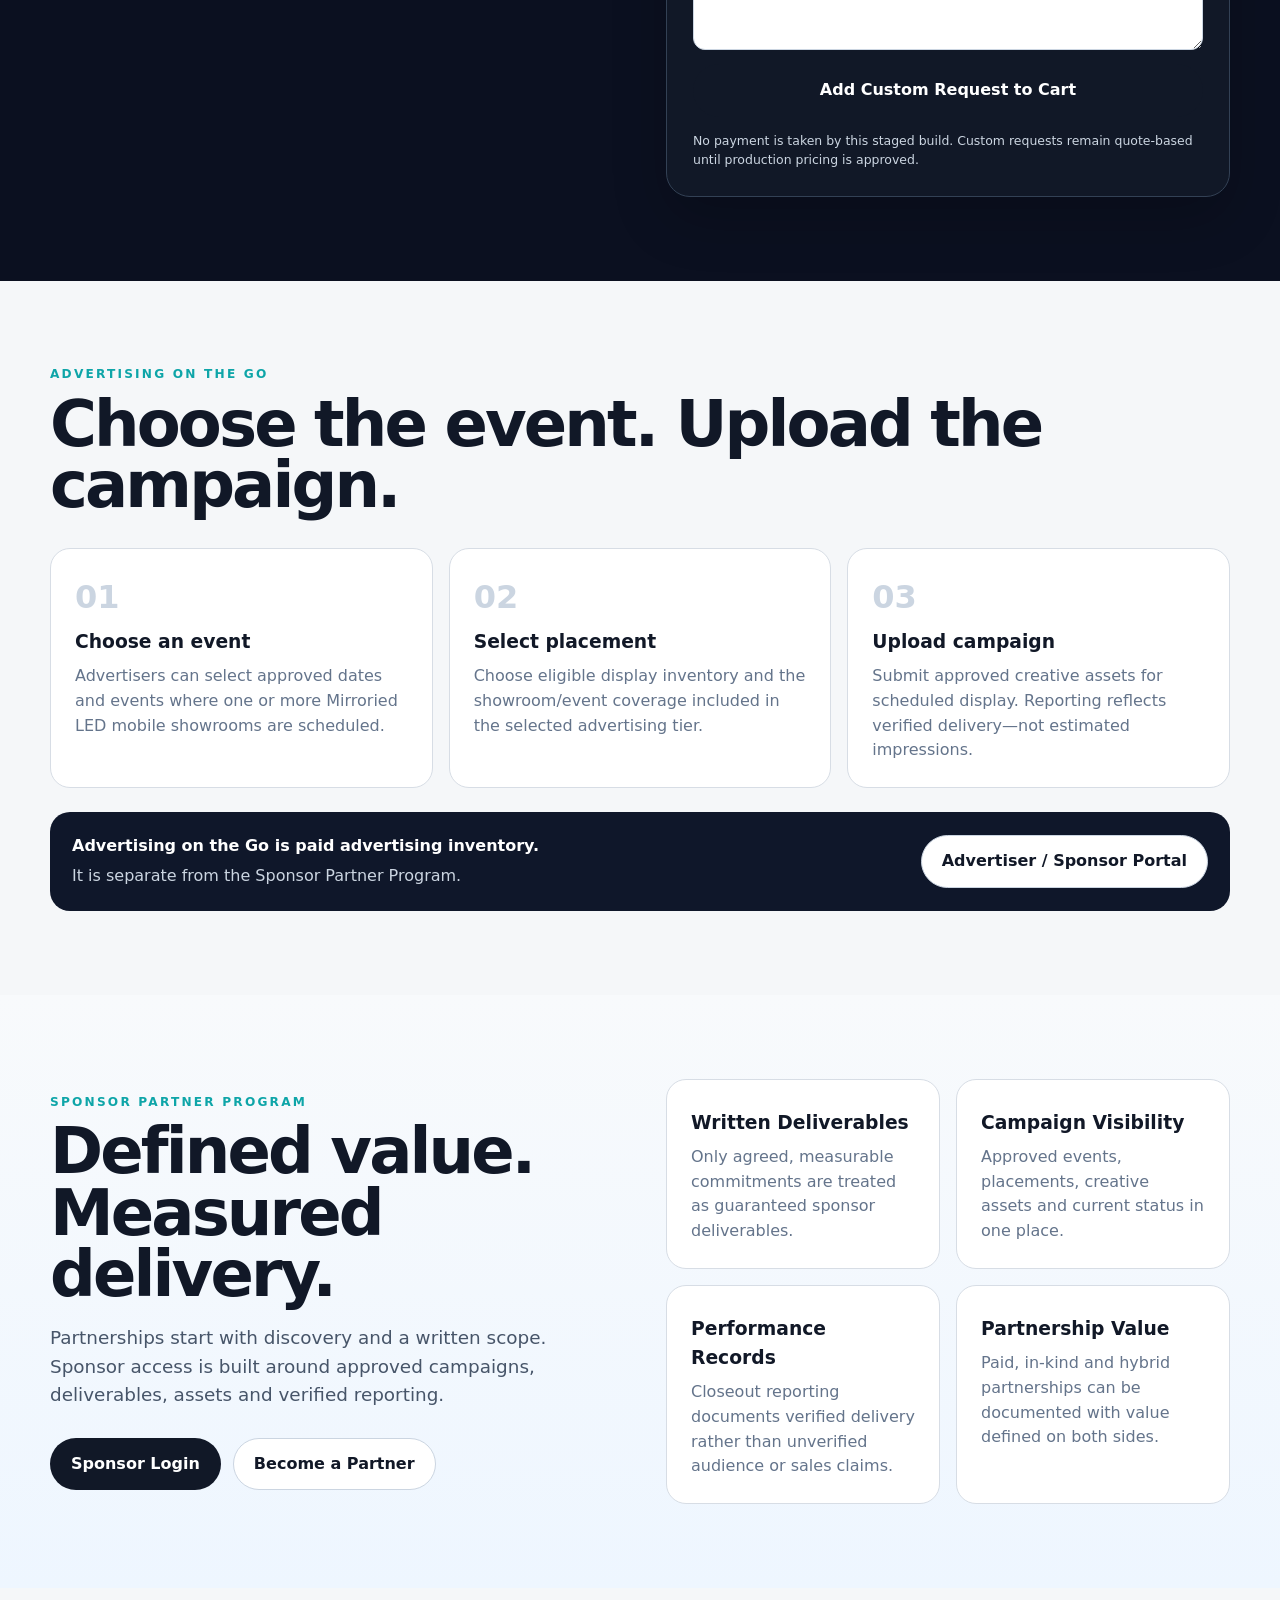
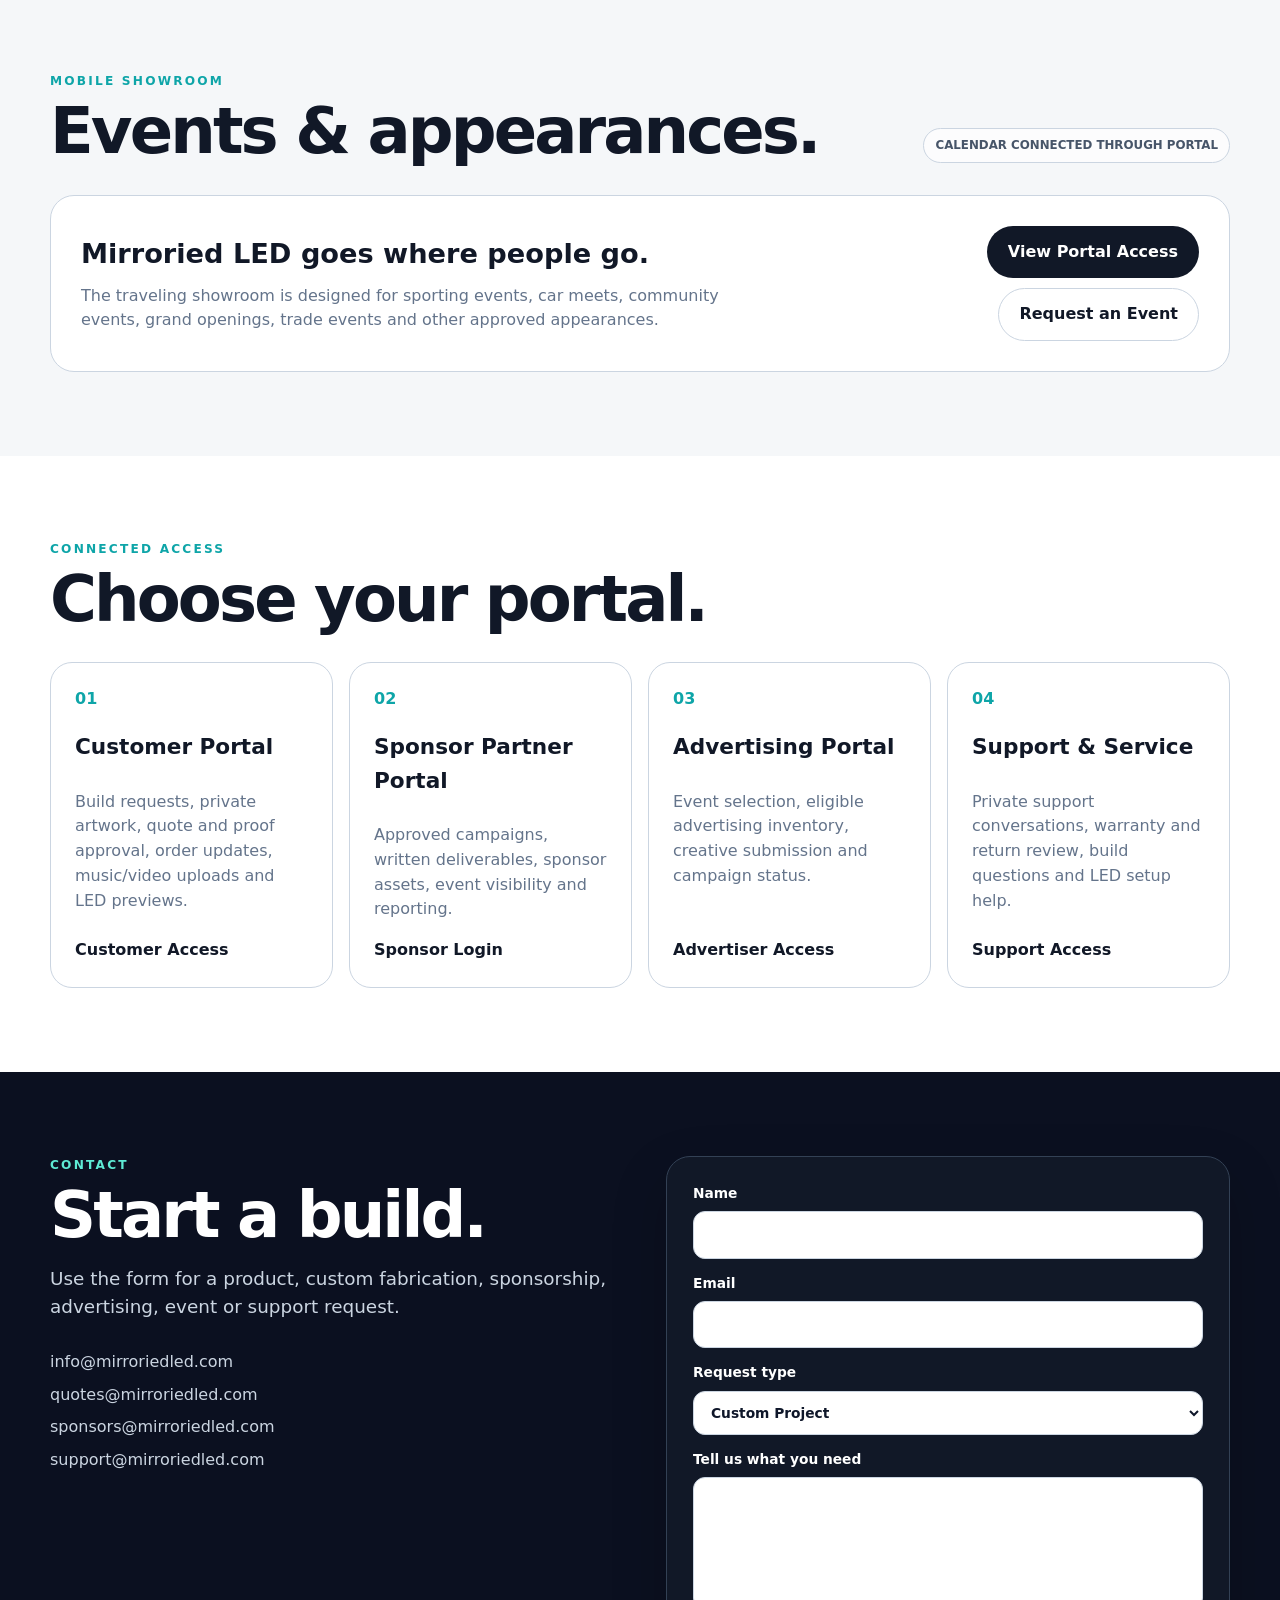
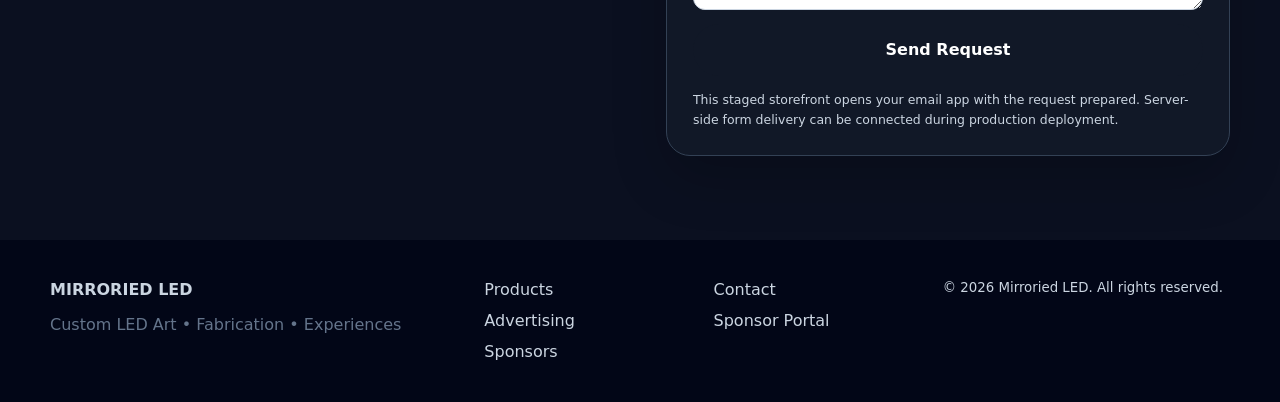
==== commit 297dae82: "Add interactive Infinity Mirror builder with approved artwork and hardware planning" ====
--- a/index.html
+++ b/index.html
@@ -71,7 +71,7 @@
               <h3>Custom Infinity Mirrors</h3>
               <p>Back-engraved mirror artwork, frosted light diffusion and addressable LED effects.</p>
               <div class="product-meta"><span>Custom quote</span><span>12×12 to 36×36+</span></div>
-              <button class="button primary configure-product" data-product="Custom Infinity Mirror" data-sizes="12×12,20×20,24×24,26×26,30×30,36×36,Custom">Build One</button>
+              <a class="button primary" href="infinity-builder/">Build Infinity Mirror</a>
             </div>
           </article>
 
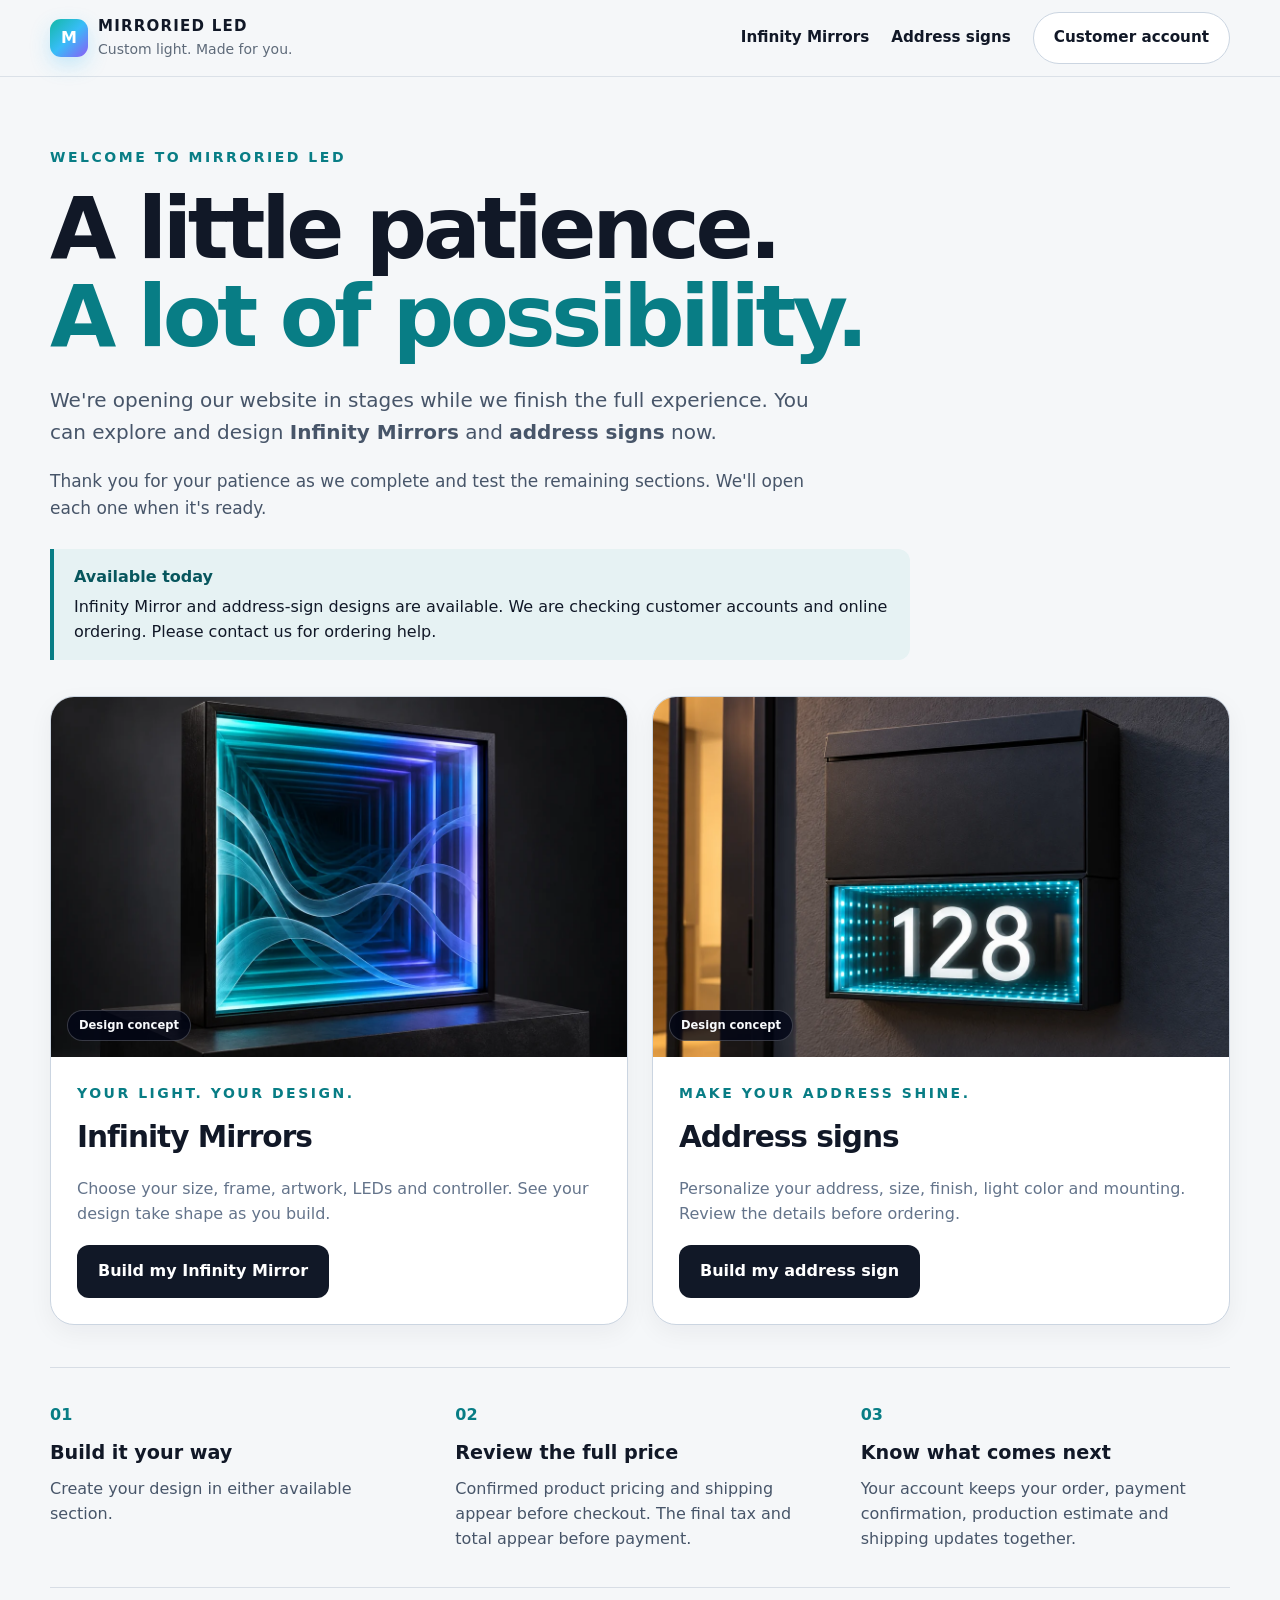
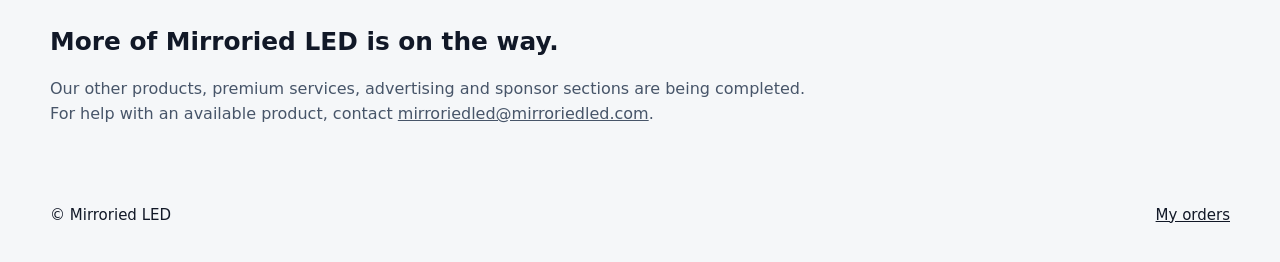
==== commit 276011ab: "Prepare two-product opening and verified custom-order checkout Add phased landing page, address-sign" ====
--- a/index.html
+++ b/index.html
@@ -1,303 +1,20 @@
 <!doctype html>
 <html lang="en">
 <head>
-  <meta charset="utf-8">
-  <meta name="viewport" content="width=device-width, initial-scale=1">
-  <meta name="description" content="Mirroried LED builds custom infinity mirrors, layered stadium models, LED display products, address signs and one-of-a-kind illuminated designs.">
-  <title>Mirroried LED — Custom LED Builds</title>  <link rel="stylesheet" href="styles.css?v=805b9dd78f4f">
-  <script src="repair.js?v=998ae80cc8d3" defer></script>
+<meta charset="utf-8"><meta name="viewport" content="width=device-width, initial-scale=1">
+<meta name="description" content="Mirroried LED is opening in stages. Design your custom Infinity Mirror or illuminated address sign while we complete the rest of our website.">
+<title>Mirroried LED — Welcome</title><link rel="stylesheet" href="styles.css?v=opening-1"><script src="shop/availability.js" defer></script>
 </head>
-<body>
-  <a class="skip-link" href="#main">Skip to content</a>
-
-  <header class="site-header" id="top">
-    <div class="shell header-inner">
-      <a class="brand" href="#top" aria-label="Mirroried LED home">
-        <span class="brand-mark">M</span>
-        <span><strong>MIRRORIED LED</strong><small>Design • Build • Illuminate</small></span>
-      </a>
-
-      <button class="menu-toggle" id="menuToggle" aria-expanded="false" aria-controls="primaryNav">Menu</button>
-      <nav id="primaryNav" class="primary-nav" aria-label="Primary navigation">
-        <a href="#products">Products</a>
-        <a href="#custom">Custom Design</a>
-        <a href="#advertising">Advertise</a>
-        <a href="#sponsors">Sponsors</a>
-        <a href="#events">Events</a>
-        <a href="#portals">Portals</a>
-        <a href="#contact">Contact</a>
-      </nav>
-
-      <button class="cart-button" id="cartButton" aria-controls="cartDrawer" aria-expanded="false">
-        Cart <span id="cartCount" class="cart-count">0</span>
-      </button>
-    </div>
-  </header>
-
-  <main id="main">
-    <section class="hero">
-      <div class="shell hero-grid">
-        <div class="hero-copy">
-          <p class="eyebrow">CUSTOM FABRICATION • LED • CONNECTED PORTALS</p>
-          <h1>Build it.<br><span>Light it.</span><br>Live it.</h1>
-          <p class="hero-lede">Custom infinity mirrors, stadium models, LED displays, address builds and one-of-a-kind illuminated products—designed for homes, businesses, collectors and live experiences.</p>
-          <div class="hero-actions">
-            <a class="button primary" href="#products">View Products</a>
-            <a class="button secondary" href="#custom">Start a Custom Build</a>
-          </div>
-          <div class="hero-badges" aria-label="Services">
-            <span>Laser Fabrication</span><span>LED Matrix</span><span>Audio Reactive</span><span>Custom Design</span>
-          </div>
-        </div>
-        <figure class="hero-visual">
-          <img class="hero-image" src="infinity-mirror.webp?v=c0aa053f08c6" width="1200" height="800" alt="Infinity mirror concept with a deep blue and turquoise light tunnel" fetchpriority="high" decoding="async">
-          <figcaption class="image-caption">Custom infinity mirror · design concept</figcaption>
-        </figure>
-      </div>
-    </section>
-
-    <section class="section" id="products">
-      <div class="shell">
-        <div class="section-heading">
-          <div><p class="eyebrow">PRODUCT PLACARDS</p><h2>Choose a build.</h2></div>
-          <span class="status-pill">CUSTOM ORDERS AVAILABLE</span>
-        </div>
-
-        <div class="product-grid">
-          <article class="product-card">
-            <figure class="product-art infinity-art"><img src="infinity-mirror.webp?v=c0aa053f08c6" width="1200" height="800" alt="Square infinity mirror concept with softly diffused blue and turquoise lights" loading="lazy" decoding="async"><figcaption class="image-caption">Design concept</figcaption></figure>
-            <div class="product-body">
-              <p class="eyebrow">SIGNATURE PRODUCT</p>
-              <h3>Custom Infinity Mirrors</h3>
-              <p>Back-engraved mirror artwork, frosted light diffusion and addressable LED effects.</p>
-              <div class="product-meta"><span>Custom quote</span><span>12×12 to 36×36+</span></div>
-              <a class="button primary" href="infinity-builder/">Build Infinity Mirror</a>
-            </div>
-          </article>
-
-          <article class="product-card">
-            <figure class="product-art stadium-art"><img src="stadium-model.webp?v=6f1e8c3cf6ee" width="1200" height="800" alt="Layered wooden baseball stadium model concept with detailed seating and a playing field" loading="lazy" decoding="async"><figcaption class="image-caption">Design concept</figcaption></figure>
-            <div class="product-body">
-              <p class="eyebrow">LAYERED MODELS</p>
-              <h3>Stadium Builds</h3>
-              <p>Layered laser-cut stadium models for MLB, NFL, NBA and custom venues.</p>
-              <div class="product-meta"><span>Mini / Medium / Collector</span><span>Custom teams</span></div>
-              <button class="button primary configure-product" data-product="Layered Stadium Model" data-sizes="Mini,Medium,Collector">Request Build</button>
-            </div>
-          </article>
-
-          <article class="product-card">
-            <figure class="product-art display-art"><img src="led-display.webp?v=cd3ec58dd136" width="960" height="1280" alt="RGB LED matrix panels displaying multicolored light patterns" loading="lazy" decoding="async"><figcaption class="image-caption">LED panel demonstration</figcaption></figure>
-            <div class="product-body">
-              <p class="eyebrow">VIDEO + LED</p>
-              <h3>Wall Panel Displays</h3>
-              <p>LED matrix and modular display builds for visual content, signage and custom installations.</p>
-              <div class="product-meta"><span>HUB75 / HUB75E</span><span>Custom quote</span></div>
-              <button class="button primary configure-product" data-product="Wall Panel LED Display" data-sizes="Desktop,Wall Mount,Large Format,Custom">Design One</button>
-            </div>
-          </article>
-
-          <article class="product-card">
-            <figure class="product-art address-art"><img src="address-sign.webp?v=c579df0d647d" width="1200" height="800" alt="Rectangular mailbox and illuminated infinity-mirror address sign concept" loading="lazy" decoding="async"><figcaption class="image-caption">Design concept</figcaption></figure>
-            <div class="product-body">
-              <p class="eyebrow">HOME + BUSINESS</p>
-              <h3>Address Signs & Mailboxes</h3>
-              <p>Illuminated address signage for homes and businesses, including mailbox and solar-ready concepts.</p>
-              <div class="product-meta"><span>House / Business</span><span>Custom sizing</span></div>
-              <button class="button primary configure-product" data-product="Address Sign or Mailbox" data-sizes="House Sign,Mailbox Sign,Business Sign,Custom">Customize</button>
-            </div>
-          </article>
-        </div>
-      </div>
-    </section>
-
-    <section class="section dark-section" id="custom">
-      <div class="shell two-column">
-        <div>
-          <p class="eyebrow">CUSTOM DESIGN</p>
-          <h2>Designed around your idea.</h2>
-          <p class="large-copy">A custom selection should move directly into configuration. Choose the product, size, artwork direction, LED platform and finish before the request enters the cart.</p>
-          <ul class="check-list">
-            <li>Custom home and business designs</li>
-            <li>Logo, sports, memorial and personalized artwork</li>
-            <li>Frosted/diffused engraving for cleaner illumination</li>
-            <li>Audio-reactive and programmable LED options</li>
-            <li>Laser-cut wood, acrylic and mirror fabrication</li>
-          </ul>
-        </div>
-
-        <form class="config-card" id="customForm">
-          <h3>Start a custom build</h3>
-          <label>Product
-            <select id="customProduct" required>
-              <option value="Custom Infinity Mirror">Custom Infinity Mirror</option>
-              <option value="Layered Stadium Model">Layered Stadium Model</option>
-              <option value="Wall Panel LED Display">Wall Panel LED Display</option>
-              <option value="Address Sign or Mailbox">Address Sign or Mailbox</option>
-              <option value="Other Custom Build">Other Custom Build</option>
-            </select>
-          </label>
-          <label>Preferred size
-            <input id="customSize" type="text" placeholder="Example: 24×24 or custom dimensions" required>
-          </label>
-          <label>Design / artwork
-            <input id="customArtwork" type="text" placeholder="Logo, team, photo, address, theme..." required>
-          </label>
-          <label>Artwork direction<select id="customArtworkSource"><option value="team-design">Custom designed by Mirroried LED team</option><option value="upload">I will upload my artwork</option></select></label>
-          <p class="form-note">Upload PNG, JPEG, PDF or SVG artwork with your private build request in the Customer Portal.</p>
-          <label>Lighting
-            <select id="customLighting">
-              <option>Addressable LED / WLED</option>
-              <option>LED Matrix / HUB75</option>
-              <option>Audio-Reactive LEDs</option>
-              <option>Static Lighting</option>
-              <option>Not sure — recommend one</option>
-            </select>
-          </label>
-          <label>Notes
-            <textarea id="customNotes" rows="4" placeholder="Colors, room/business use, deadline, special details..."></textarea>
-          </label>
-          <button class="button primary" type="submit">Add Custom Request to Cart</button>
-          <p class="form-note">No payment is taken by this staged build. Custom requests remain quote-based until production pricing is approved.</p>
-        </form>
-      </div>
-    </section>
-
-    <section class="section" id="advertising">
-      <div class="shell">
-        <div class="section-heading">
-          <div><p class="eyebrow">ADVERTISING ON THE GO</p><h2>Choose the event. Upload the campaign.</h2></div>
-        </div>
-        <div class="feature-grid three">
-          <article class="feature-card"><span class="feature-number">01</span><h3>Choose an event</h3><p>Advertisers can select approved dates and events where one or more Mirroried LED mobile showrooms are scheduled.</p></article>
-          <article class="feature-card"><span class="feature-number">02</span><h3>Select placement</h3><p>Choose eligible display inventory and the showroom/event coverage included in the selected advertising tier.</p></article>
-          <article class="feature-card"><span class="feature-number">03</span><h3>Upload campaign</h3><p>Submit approved creative assets for scheduled display. Reporting reflects verified delivery—not estimated impressions.</p></article>
-        </div>
-        <div class="callout-row">
-          <div><strong>Advertising on the Go is paid advertising inventory.</strong><span>It is separate from the Sponsor Partner Program.</span></div>
-          <a class="button secondary" href="https://sponsors.mirroriedled.com/" target="_blank" rel="noopener">Advertiser / Sponsor Portal</a>
-        </div>
-      </div>
-    </section>
-
-    <section class="section sponsor-section" id="sponsors">
-      <div class="shell two-column sponsor-layout">
-        <div>
-          <p class="eyebrow">SPONSOR PARTNER PROGRAM</p>
-          <h2>Defined value.<br>Measured delivery.</h2>
-          <p class="large-copy">Partnerships start with discovery and a written scope. Sponsor access is built around approved campaigns, deliverables, assets and verified reporting.</p>
-          <div class="hero-actions">
-            <a class="button primary" href="https://sponsors.mirroriedled.com/" target="_blank" rel="noopener">Sponsor Login</a>
-            <a class="button secondary" href="#contact" data-contact-topic="Sponsor Partnership">Become a Partner</a>
-          </div>
-        </div>
-        <div class="feature-grid">
-          <article class="feature-card"><h3>Written Deliverables</h3><p>Only agreed, measurable commitments are treated as guaranteed sponsor deliverables.</p></article>
-          <article class="feature-card"><h3>Campaign Visibility</h3><p>Approved events, placements, creative assets and current status in one place.</p></article>
-          <article class="feature-card"><h3>Performance Records</h3><p>Closeout reporting documents verified delivery rather than unverified audience or sales claims.</p></article>
-          <article class="feature-card"><h3>Partnership Value</h3><p>Paid, in-kind and hybrid partnerships can be documented with value defined on both sides.</p></article>
-        </div>
-      </div>
-    </section>
-
-    <section class="section" id="events">
-      <div class="shell">
-        <div class="section-heading"><div><p class="eyebrow">MOBILE SHOWROOM</p><h2>Events & appearances.</h2></div><span class="status-pill">CALENDAR CONNECTED THROUGH PORTAL</span></div>
-        <div class="event-panel">
-          <div>
-            <h3>Mirroried LED goes where people go.</h3>
-            <p>The traveling showroom is designed for sporting events, car meets, community events, grand openings, trade events and other approved appearances.</p>
-          </div>
-          <div class="event-actions">
-            <a class="button primary" href="https://sponsors.mirroriedled.com/" target="_blank" rel="noopener">View Portal Access</a>
-            <a class="button secondary" href="#contact" data-contact-topic="Event Booking">Request an Event</a>
-          </div>
-        </div>
-      </div>
-    </section>
-
-    <section class="section portal-section" id="portals">
-      <div class="shell">
-        <div class="section-heading"><div><p class="eyebrow">CONNECTED ACCESS</p><h2>Choose your portal.</h2></div></div>
-        <div class="portal-grid">
-          <article class="portal-card"><span>01</span><h3>Customer Portal</h3><p>Build requests, private artwork, quote and proof approval, order updates, music/video uploads and LED previews.</p><a href="customer-portal/">Customer Access</a></article>
-          <article class="portal-card"><span>02</span><h3>Sponsor Partner Portal</h3><p>Approved campaigns, written deliverables, sponsor assets, event visibility and reporting.</p><a href="https://sponsors.mirroriedled.com/" target="_blank" rel="noopener">Sponsor Login</a></article>
-          <article class="portal-card"><span>03</span><h3>Advertising Portal</h3><p>Event selection, eligible advertising inventory, creative submission and campaign status.</p><a href="https://sponsors.mirroriedled.com/" target="_blank" rel="noopener">Advertiser Access</a></article>
-          <article class="portal-card"><span>04</span><h3>Support & Service</h3><p>Private support conversations, warranty and return review, build questions and LED setup help.</p><a href="customer-portal/#support">Support Access</a></article>
-        </div>
-      </div>
-    </section>
-
-    <section class="section dark-section" id="contact">
-      <div class="shell two-column">
-        <div>
-          <p class="eyebrow">CONTACT</p>
-          <h2>Start a build.</h2>
-          <p class="large-copy">Use the form for a product, custom fabrication, sponsorship, advertising, event or support request.</p>
-          <div class="contact-details">
-            <a href="mailto:info@mirroriedled.com">info@mirroriedled.com</a>
-            <a href="mailto:quotes@mirroriedled.com">quotes@mirroriedled.com</a>
-            <a href="mailto:sponsors@mirroriedled.com">sponsors@mirroriedled.com</a>
-            <a href="mailto:support@mirroriedled.com">support@mirroriedled.com</a>
-          </div>
-        </div>
-        <form class="contact-form" id="contactForm">
-          <label>Name<input id="contactName" type="text" autocomplete="name" required></label>
-          <label>Email<input id="contactEmail" type="email" autocomplete="email" required></label>
-          <label>Request type
-            <select id="contactTopic">
-              <option>Custom Project</option>
-              <option>Product Quote</option>
-              <option>Sponsor Partnership</option>
-              <option>Advertising on the Go</option>
-              <option>Event Booking</option>
-              <option>Customer Portal Access</option>
-              <option>Support</option>
-            </select>
-          </label>
-          <label>Tell us what you need<textarea id="contactMessage" rows="5" required></textarea></label>
-          <button class="button primary" type="submit">Send Request</button>
-          <p class="form-note">This staged storefront opens your email app with the request prepared. Server-side form delivery can be connected during production deployment.</p>
-        </form>
-      </div>
-    </section>
-  </main>
-
-  <aside class="cart-drawer" id="cartDrawer" aria-hidden="true" aria-label="Shopping cart">
-    <div class="cart-header"><div><p class="eyebrow">YOUR BUILD LIST</p><h2>Cart</h2></div><button id="cartClose" class="icon-button" aria-label="Close cart">×</button></div>
-    <div id="cartItems" class="cart-items"></div>
-    <div class="cart-footer">
-      <p>Custom items are quote-based until final design, materials and production requirements are approved.</p>
-      <button id="requestCheckout" class="button primary">Continue in Customer Portal</button>
-      <button id="requestCheckoutEmail" class="button secondary">Request a quote by email</button>
-      <button id="clearCart" class="button text-button">Clear Cart</button>
-    </div>
-  </aside>
-  <div class="drawer-backdrop" id="drawerBackdrop" hidden></div>
-
-  <dialog id="configDialog" class="config-dialog">
-    <form method="dialog" id="productConfigForm">
-      <div class="dialog-header"><div><p class="eyebrow">CUSTOMIZE PRODUCT</p><h2 id="dialogProductName">Custom Build</h2></div><button class="icon-button" value="cancel" aria-label="Close">×</button></div>
-      <label>Size<select id="dialogSize" required></select></label>
-      <label>Artwork / theme<input id="dialogArtwork" required placeholder="Describe the artwork or theme"></label>
-      <label>Artwork direction<select id="dialogArtworkSource"><option value="team-design">Custom designed by Mirroried LED team</option><option value="upload">I will upload my artwork</option></select></label>
-      <p class="form-note">Attach your artwork privately when you continue to the Customer Portal.</p>
-      <label>Lighting<select id="dialogLighting"><option>Addressable LED / WLED</option><option>Audio-Reactive LEDs</option><option>LED Matrix / HUB75</option><option>Static Lighting</option><option>Recommend one</option></select></label>
-      <label>Frame / finish<select id="dialogFinish"><option>Maple / wood frame</option><option>Black frame</option><option>Acrylic / modern finish</option><option>Custom finish</option><option>Recommend one</option></select></label>
-      <label>Notes<textarea id="dialogNotes" rows="4" placeholder="Colors, installation location, deadline, special requests..."></textarea></label>
-      <div class="dialog-actions"><button class="button secondary" value="cancel">Cancel</button><button class="button primary" id="addConfiguredProduct" value="default">Add to Cart</button></div>
-    </form>
-  </dialog>
-
-  <footer class="site-footer">
-    <div class="shell footer-grid">
-      <div><strong>MIRRORIED LED</strong><p>Custom LED Art • Fabrication • Experiences</p></div>
-      <div><a href="#products">Products</a><a href="#advertising">Advertising</a><a href="#sponsors">Sponsors</a></div>
-      <div><a href="#contact">Contact</a><a href="https://sponsors.mirroriedled.com/" target="_blank" rel="noopener">Sponsor Portal</a></div>
-      <div><small>© <span id="year"></span> Mirroried LED. All rights reserved.</small></div>
-    </div>
-  </footer>
-
-  <script src="app.js?v=621f360d1360" defer></script>
-</body>
-</html>
+<body class="opening-page">
+<a class="skip-link" href="#main">Skip to content</a>
+<header class="site-header"><div class="shell header-inner"><a class="brand" href="./" aria-label="Mirroried LED home"><span class="brand-mark">M</span><span><strong>MIRRORIED LED</strong><small>Custom light. Made for you.</small></span></a><nav class="opening-nav" aria-label="Primary navigation"><a href="infinity-builder/">Infinity Mirrors</a><a href="address-builder/">Address signs</a><a class="button secondary" href="shop/">Customer account</a></nav></div></header>
+<main id="main">
+<section class="opening-intro shell"><p class="eyebrow">WELCOME TO MIRRORIED LED</p><h1>A little patience.<br><span>A lot of possibility.</span></h1><p class="opening-lede">We're opening our website in stages while we finish the full experience. You can explore and design <strong>Infinity Mirrors</strong> and <strong>address signs</strong> now.</p><p>Thank you for your patience as we complete and test the remaining sections. We'll open each one when it's ready.</p><div class="opening-notice" role="status"><strong>Available today</strong><p id="orderingStatus">Infinity Mirror and address-sign designs are available. Checking customer accounts and online ordering…</p></div></section>
+<section class="shell opening-products" id="products" aria-label="Available product sections">
+<article class="product-card"><figure class="product-art"><img src="infinity-mirror.webp" width="1200" height="800" alt="Turquoise and blue infinity mirror design concept" fetchpriority="high"><figcaption class="image-caption">Design concept</figcaption></figure><div class="product-body"><p class="eyebrow">YOUR LIGHT. YOUR DESIGN.</p><h2>Infinity Mirrors</h2><p>Choose your size, frame, artwork, LEDs and controller. See your design take shape as you build.</p><a class="button primary" href="infinity-builder/">Build my Infinity Mirror</a></div></article>
+<article class="product-card"><figure class="product-art"><img src="address-sign.webp" width="1200" height="800" alt="Illuminated address sign and mailbox design concept" decoding="async"><figcaption class="image-caption">Design concept</figcaption></figure><div class="product-body"><p class="eyebrow">MAKE YOUR ADDRESS SHINE.</p><h2>Address signs</h2><p>Personalize your address, size, finish, light color and mounting. Review the details before ordering.</p><a class="button primary" href="address-builder/">Build my address sign</a></div></article>
+</section>
+<section class="shell opening-process" aria-label="How ordering works"><div><span>01</span><h3>Build it your way</h3><p>Create your design in either available section.</p></div><div><span>02</span><h3>Review the full price</h3><p>Confirmed product pricing and shipping appear before checkout. The final tax and total appear before payment.</p></div><div><span>03</span><h3>Know what comes next</h3><p>Your account keeps your order, payment confirmation, production estimate and shipping updates together.</p></div></section>
+<section class="shell opening-rest"><h2>More of Mirroried LED is on the way.</h2><p>Our other products, premium services, advertising and sponsor sections are being completed. For help with an available product, contact <a href="mailto:mirroriedled@mirroriedled.com">mirroriedled@mirroriedled.com</a>.</p></section>
+</main><footer class="opening-footer shell"><span>© Mirroried LED</span><a href="shop/">My orders</a></footer>
+</body></html>
--- a/styles.css
+++ b/styles.css
@@ -112,3 +112,5 @@
   .section{padding:62px 0}.section-heading{align-items:start;flex-direction:column}.product-grid,.portal-grid,.feature-grid{grid-template-columns:1fr}
   .event-panel,.callout-row{align-items:flex-start;flex-direction:column}.event-actions{justify-content:flex-start}.footer-grid{grid-template-columns:1fr}.dialog-actions{flex-direction:column-reverse}.dialog-actions .button{width:100%}
 }
+/* Phased public opening. Existing product and portal styles remain available. */
+.opening-page{background:#f5f7f9}.opening-page .brand small{font-size:.875rem}.opening-nav{margin-left:auto;display:flex;gap:22px;align-items:center;font-size:.95rem;font-weight:700}.opening-nav>a{text-decoration:none}.opening-intro{padding:70px 0 36px;max-width:1180px}.opening-intro h1{font-size:clamp(2.7rem,6.7vw,5.5rem);line-height:1.03;letter-spacing:-.05em;margin:15px 0 24px;max-width:1000px}.opening-intro h1 span{color:#087d85}.opening-intro>p{max-width:780px;color:#475569;font-size:1.0625rem}.opening-intro .opening-lede{font-size:1.25rem;line-height:1.6}.opening-notice{border-left:4px solid #087d85;padding:16px 20px;background:#e6f2f3;border-radius:0 12px 12px 0;margin-top:28px;max-width:860px}.opening-notice strong{color:#07565d}.opening-notice p{margin:5px 0 0}.opening-products{display:grid;grid-template-columns:1fr 1fr;gap:24px;padding-bottom:42px}.opening-products .product-body h2{font-size:1.85rem;letter-spacing:-.035em;margin:4px 0}.opening-products .product-body>p:not(.eyebrow){min-height:52px}.opening-products .button{border-radius:12px}.opening-process{border-top:1px solid var(--line);padding:35px 0;display:grid;grid-template-columns:repeat(3,1fr);gap:36px}.opening-process span{font-weight:800;color:#087d85}.opening-process h3{font-size:1.2rem;margin:10px 0}.opening-process p{color:#475569;margin:0;font-size:1rem}.opening-rest{padding:35px 0;border-top:1px solid var(--line)}.opening-rest h2{font-size:1.55rem;margin:0 0 8px}.opening-rest p{max-width:780px;color:#475569}.opening-footer{padding:26px 0 35px;display:flex;justify-content:space-between;font-size:.9375rem}.opening-page a:focus-visible{outline:3px solid #087d85;outline-offset:5px}.opening-page .eyebrow{font-size:.875rem;color:#087d85}@media(max-width:760px){.opening-page .header-inner{flex-wrap:wrap;padding:16px 0;gap:16px}.opening-nav{margin-left:0;gap:16px;width:100%;flex-wrap:wrap}.opening-nav .button{padding:9px 12px}.opening-intro{padding-top:38px}.opening-products{grid-template-columns:1fr;gap:22px}.opening-process{grid-template-columns:1fr;gap:24px}.opening-process h3{display:inline;margin-left:12px}.opening-process p{margin-top:10px}.opening-products .product-body>p:not(.eyebrow){min-height:0}.opening-products .button{width:100%}}@media(prefers-reduced-motion:reduce){html{scroll-behavior:auto}.button{transition:none}.button:hover{transform:none}}
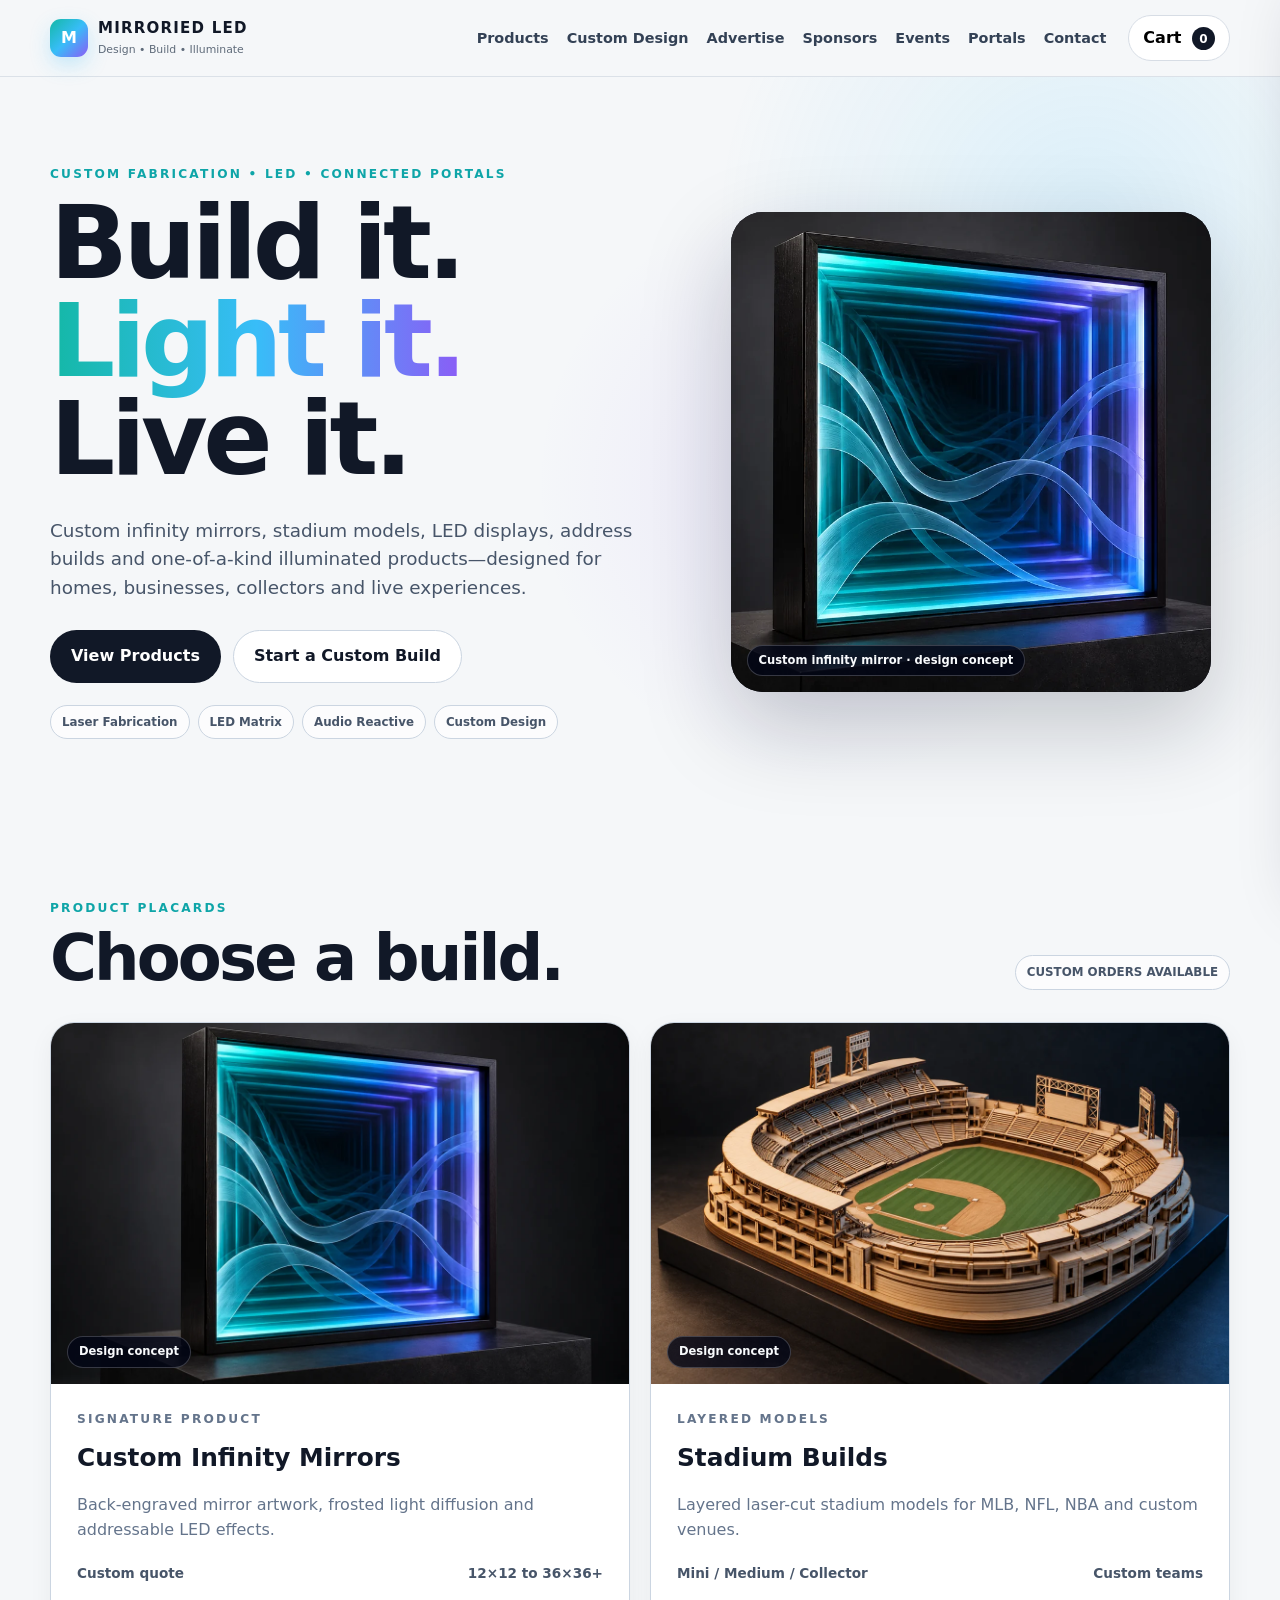
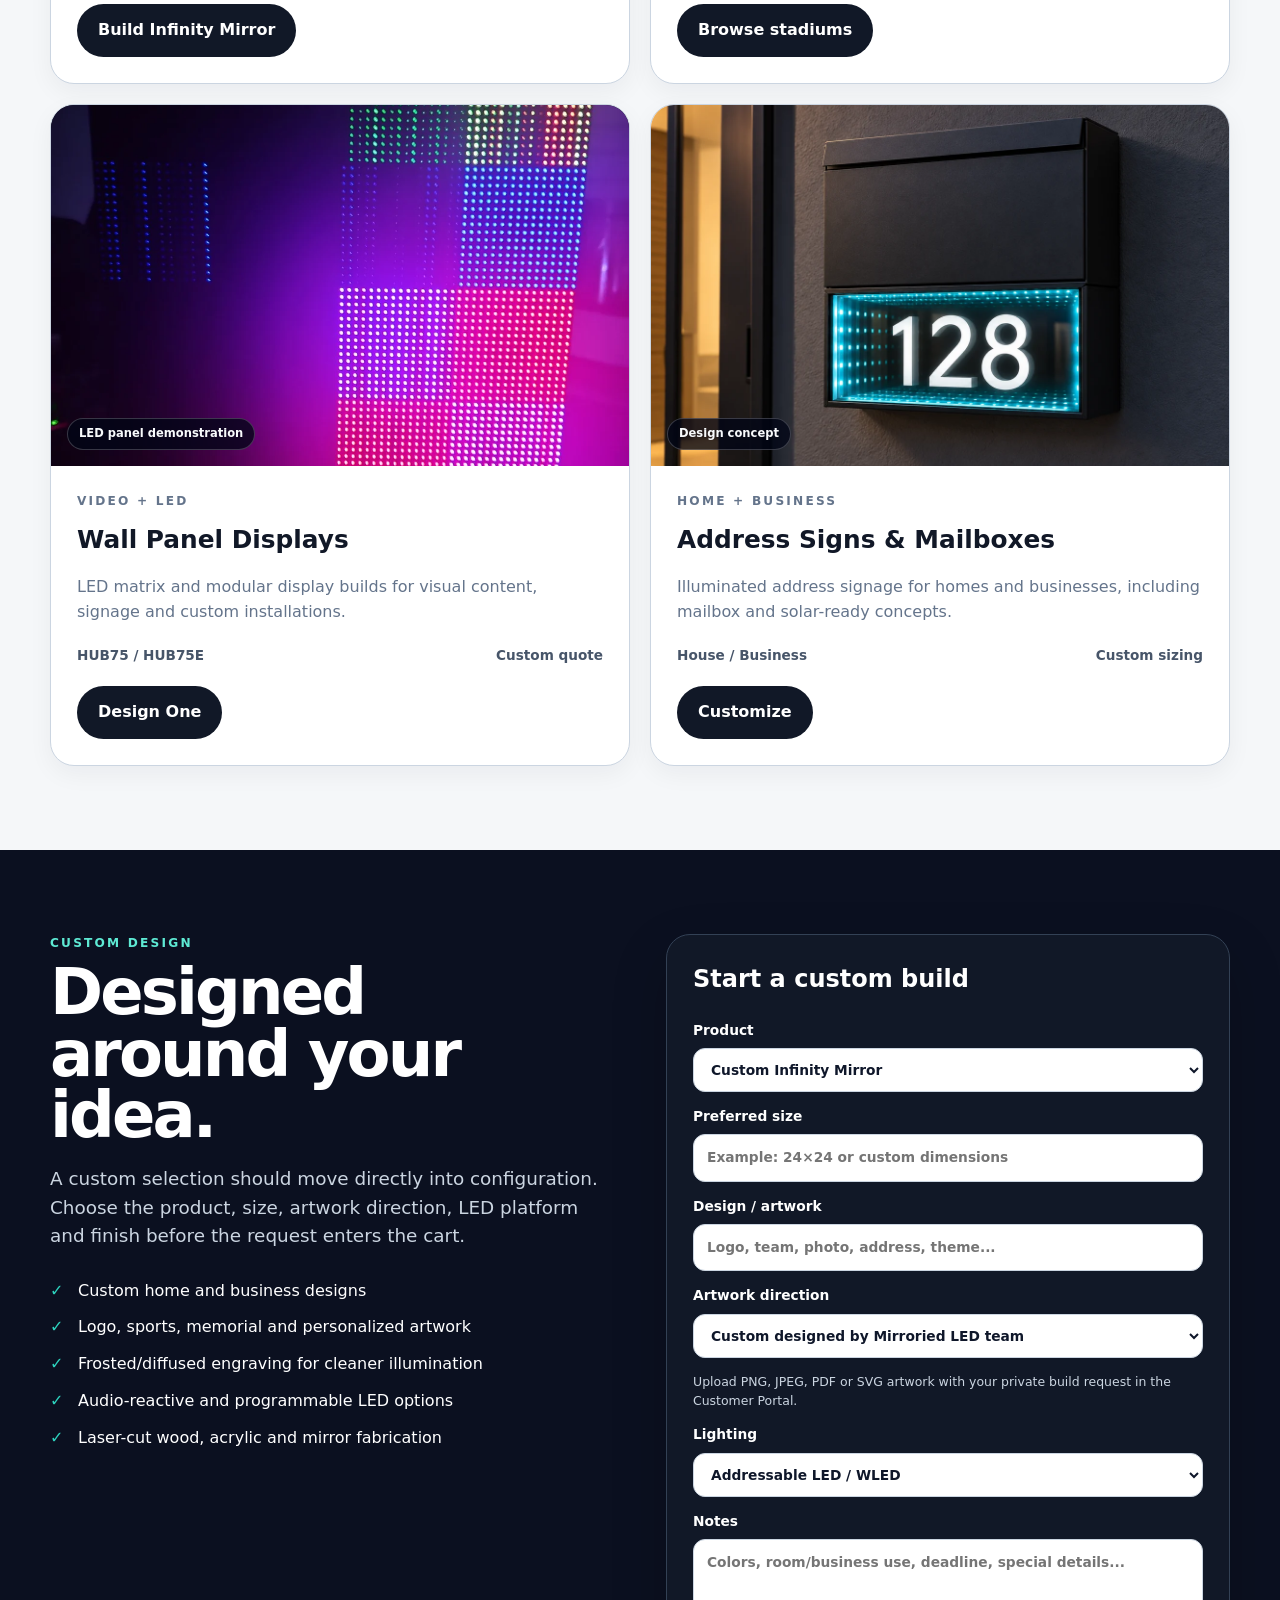
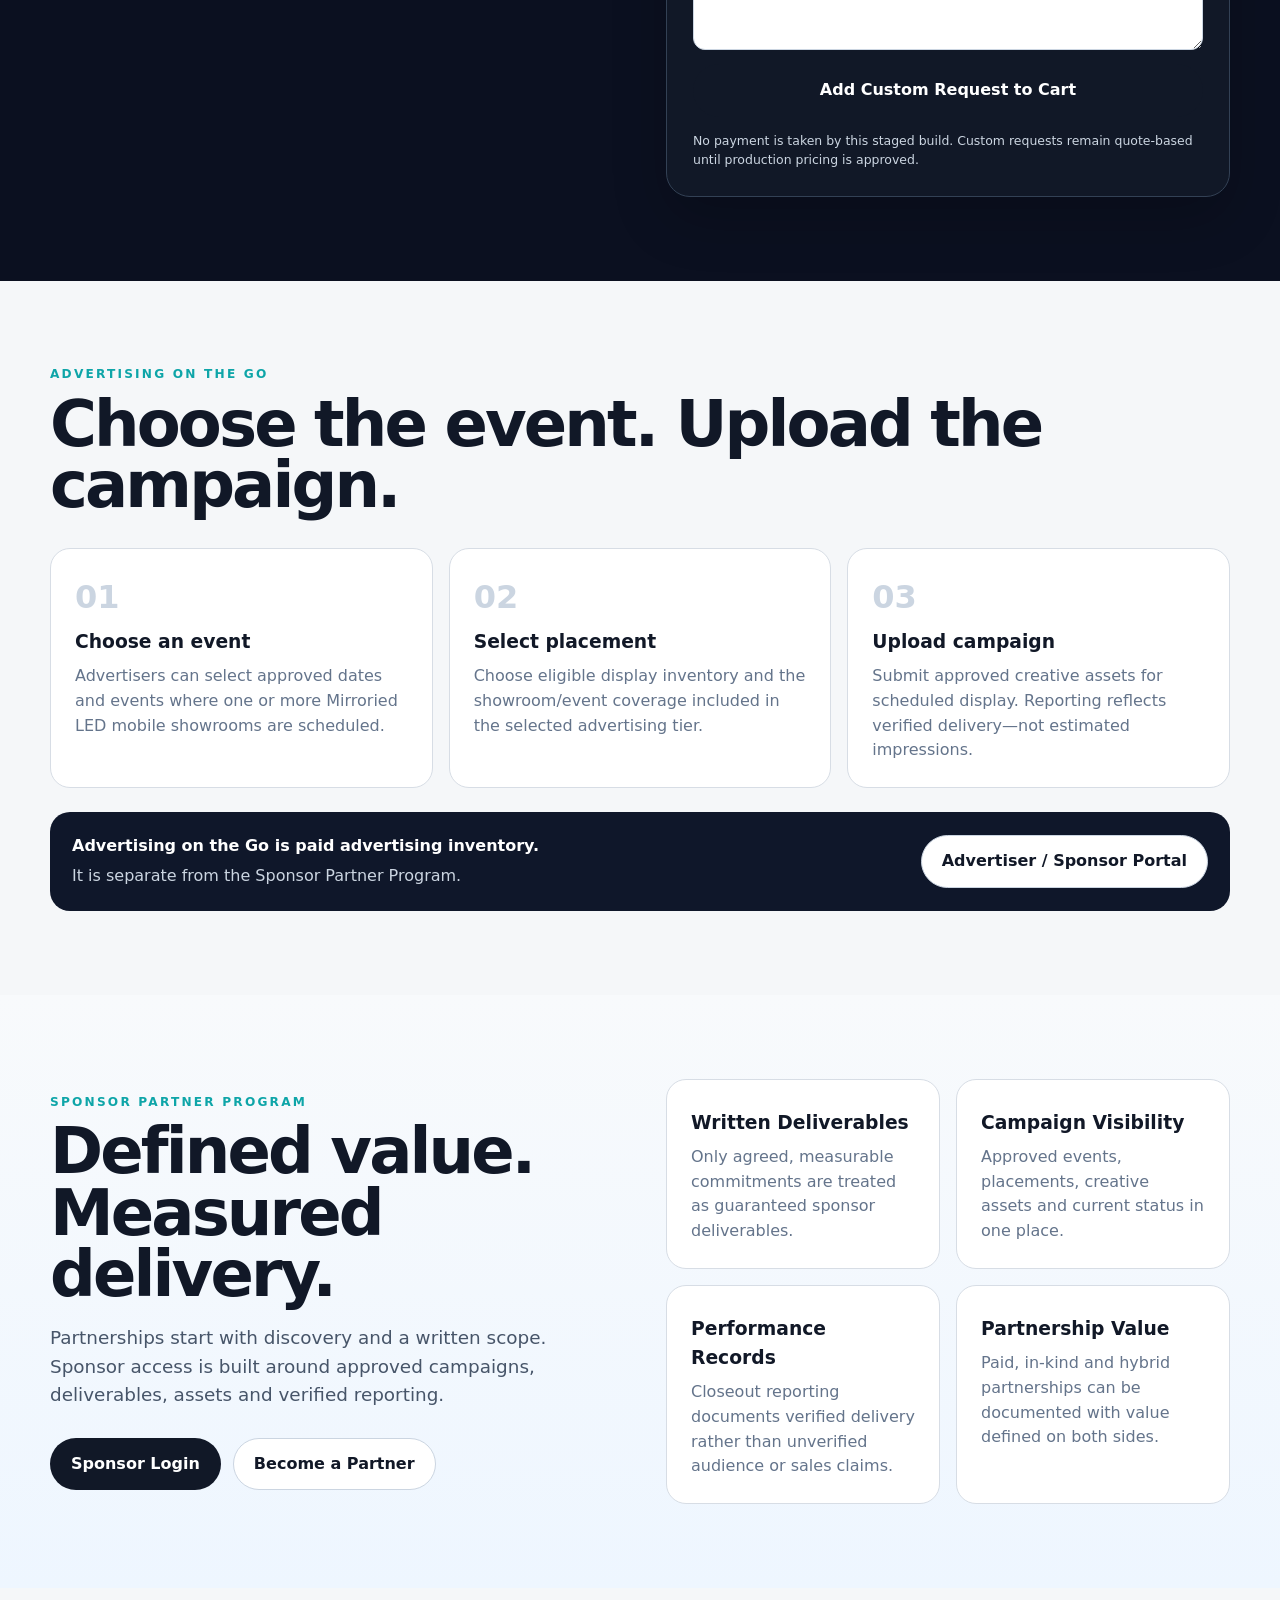
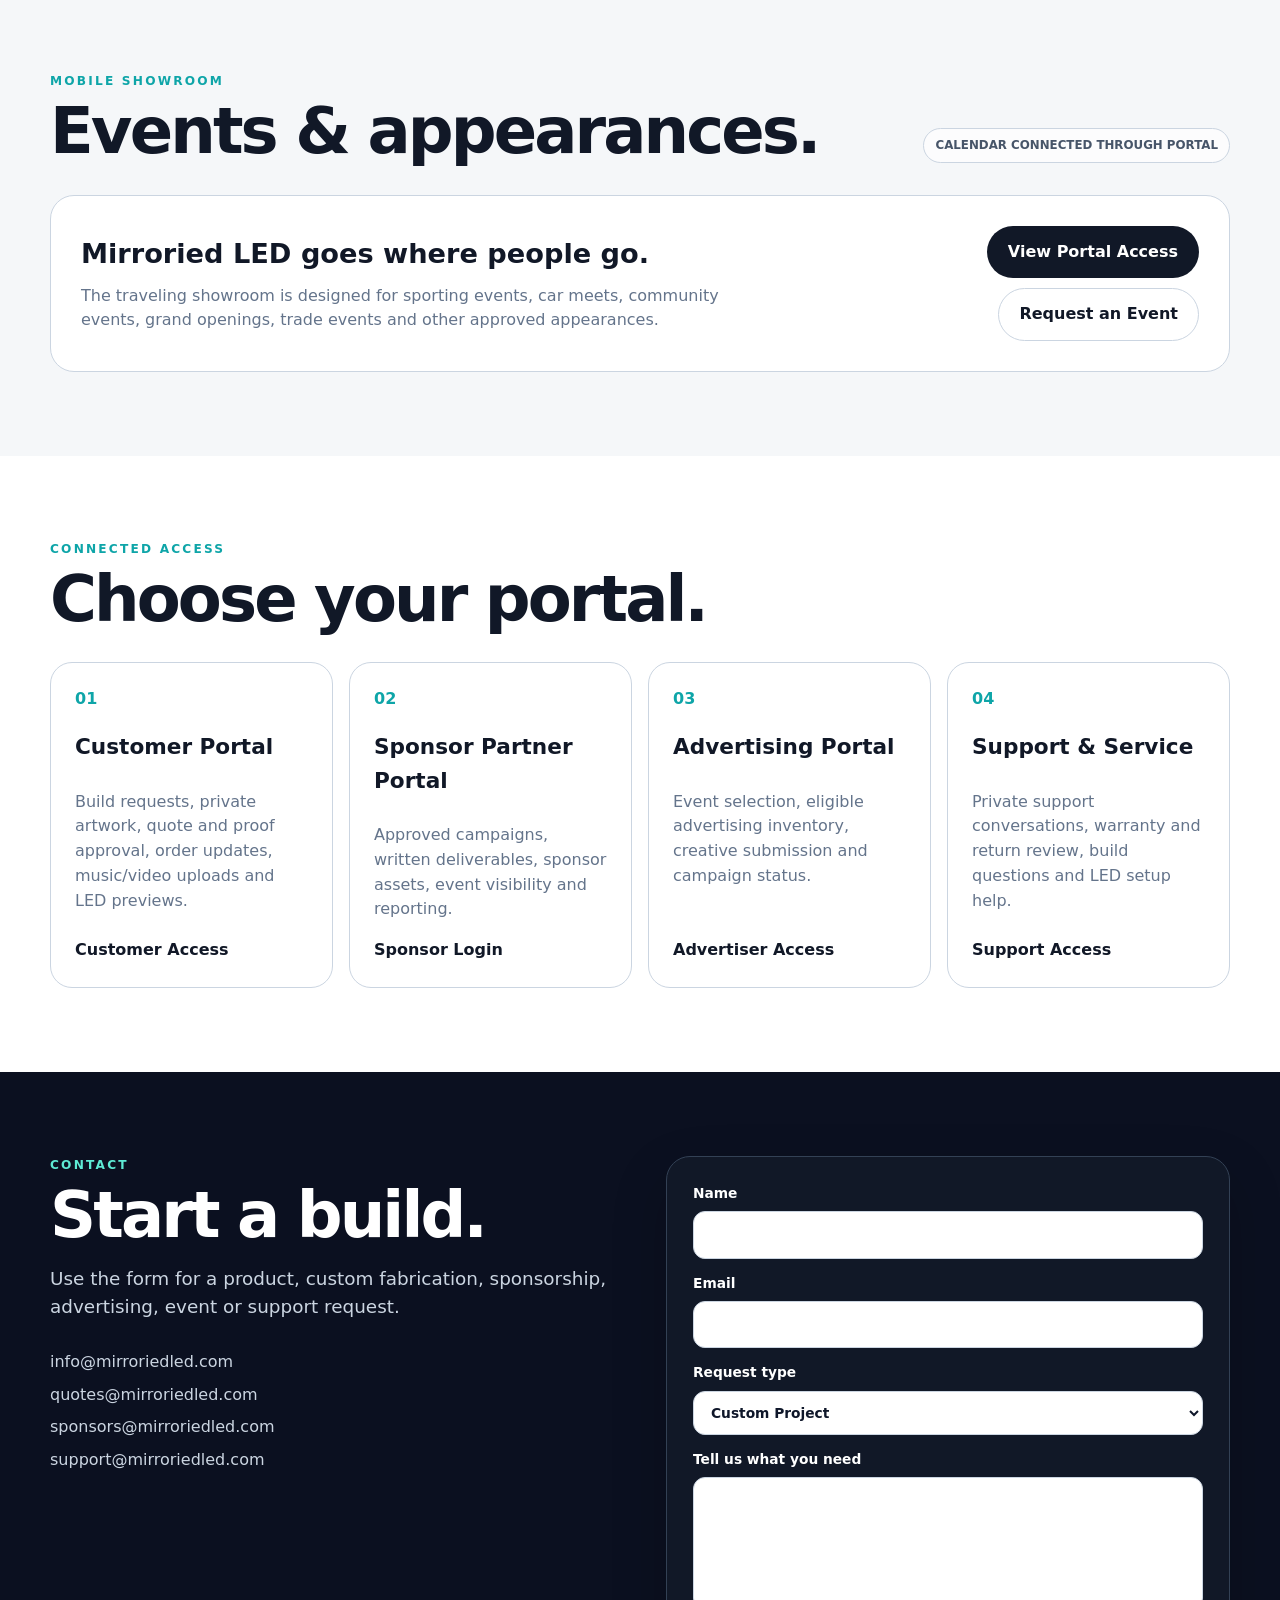
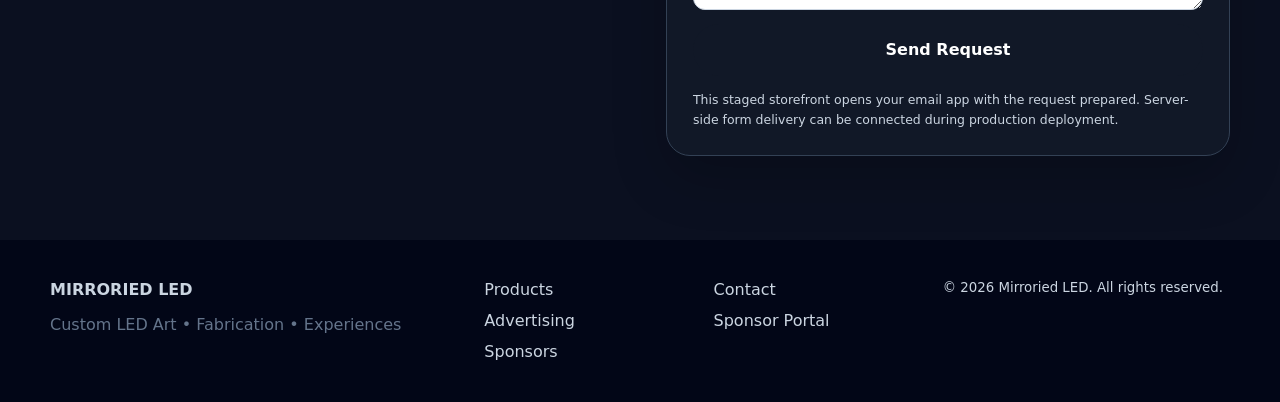
==== commit b1f98c79: "Add mirror concepts and stadium catalog to the live storefront" ====
--- a/index.html
+++ b/index.html
@@ -1,20 +1,303 @@
 <!doctype html>
 <html lang="en">
 <head>
-<meta charset="utf-8"><meta name="viewport" content="width=device-width, initial-scale=1">
-<meta name="description" content="Mirroried LED is opening in stages. Design your custom Infinity Mirror or illuminated address sign while we complete the rest of our website.">
-<title>Mirroried LED — Welcome</title><link rel="stylesheet" href="styles.css?v=opening-1"><script src="shop/availability.js" defer></script>
+  <meta charset="utf-8">
+  <meta name="viewport" content="width=device-width, initial-scale=1">
+  <meta name="description" content="Mirroried LED builds custom infinity mirrors, layered stadium models, LED display products, address signs and one-of-a-kind illuminated designs.">
+  <title>Mirroried LED — Custom LED Builds</title>  <link rel="stylesheet" href="styles.css?v=805b9dd78f4f">
+  <script src="repair.js?v=998ae80cc8d3" defer></script>
 </head>
-<body class="opening-page">
-<a class="skip-link" href="#main">Skip to content</a>
-<header class="site-header"><div class="shell header-inner"><a class="brand" href="./" aria-label="Mirroried LED home"><span class="brand-mark">M</span><span><strong>MIRRORIED LED</strong><small>Custom light. Made for you.</small></span></a><nav class="opening-nav" aria-label="Primary navigation"><a href="infinity-builder/">Infinity Mirrors</a><a href="address-builder/">Address signs</a><a class="button secondary" href="shop/">Customer account</a></nav></div></header>
-<main id="main">
-<section class="opening-intro shell"><p class="eyebrow">WELCOME TO MIRRORIED LED</p><h1>A little patience.<br><span>A lot of possibility.</span></h1><p class="opening-lede">We're opening our website in stages while we finish the full experience. You can explore and design <strong>Infinity Mirrors</strong> and <strong>address signs</strong> now.</p><p>Thank you for your patience as we complete and test the remaining sections. We'll open each one when it's ready.</p><div class="opening-notice" role="status"><strong>Available today</strong><p id="orderingStatus">Infinity Mirror and address-sign designs are available. Checking customer accounts and online ordering…</p></div></section>
-<section class="shell opening-products" id="products" aria-label="Available product sections">
-<article class="product-card"><figure class="product-art"><img src="infinity-mirror.webp" width="1200" height="800" alt="Turquoise and blue infinity mirror design concept" fetchpriority="high"><figcaption class="image-caption">Design concept</figcaption></figure><div class="product-body"><p class="eyebrow">YOUR LIGHT. YOUR DESIGN.</p><h2>Infinity Mirrors</h2><p>Choose your size, frame, artwork, LEDs and controller. See your design take shape as you build.</p><a class="button primary" href="infinity-builder/">Build my Infinity Mirror</a></div></article>
-<article class="product-card"><figure class="product-art"><img src="address-sign.webp" width="1200" height="800" alt="Illuminated address sign and mailbox design concept" decoding="async"><figcaption class="image-caption">Design concept</figcaption></figure><div class="product-body"><p class="eyebrow">MAKE YOUR ADDRESS SHINE.</p><h2>Address signs</h2><p>Personalize your address, size, finish, light color and mounting. Review the details before ordering.</p><a class="button primary" href="address-builder/">Build my address sign</a></div></article>
-</section>
-<section class="shell opening-process" aria-label="How ordering works"><div><span>01</span><h3>Build it your way</h3><p>Create your design in either available section.</p></div><div><span>02</span><h3>Review the full price</h3><p>Confirmed product pricing and shipping appear before checkout. The final tax and total appear before payment.</p></div><div><span>03</span><h3>Know what comes next</h3><p>Your account keeps your order, payment confirmation, production estimate and shipping updates together.</p></div></section>
-<section class="shell opening-rest"><h2>More of Mirroried LED is on the way.</h2><p>Our other products, premium services, advertising and sponsor sections are being completed. For help with an available product, contact <a href="mailto:mirroriedled@mirroriedled.com">mirroriedled@mirroriedled.com</a>.</p></section>
-</main><footer class="opening-footer shell"><span>© Mirroried LED</span><a href="shop/">My orders</a></footer>
-</body></html>
+<body>
+  <a class="skip-link" href="#main">Skip to content</a>
+
+  <header class="site-header" id="top">
+    <div class="shell header-inner">
+      <a class="brand" href="#top" aria-label="Mirroried LED home">
+        <span class="brand-mark">M</span>
+        <span><strong>MIRRORIED LED</strong><small>Design • Build • Illuminate</small></span>
+      </a>
+
+      <button class="menu-toggle" id="menuToggle" aria-expanded="false" aria-controls="primaryNav">Menu</button>
+      <nav id="primaryNav" class="primary-nav" aria-label="Primary navigation">
+        <a href="products/">Products</a>
+        <a href="#custom">Custom Design</a>
+        <a href="#advertising">Advertise</a>
+        <a href="#sponsors">Sponsors</a>
+        <a href="#events">Events</a>
+        <a href="#portals">Portals</a>
+        <a href="#contact">Contact</a>
+      </nav>
+
+      <button class="cart-button" id="cartButton" aria-controls="cartDrawer" aria-expanded="false">
+        Cart <span id="cartCount" class="cart-count">0</span>
+      </button>
+    </div>
+  </header>
+
+  <main id="main">
+    <section class="hero">
+      <div class="shell hero-grid">
+        <div class="hero-copy">
+          <p class="eyebrow">CUSTOM FABRICATION • LED • CONNECTED PORTALS</p>
+          <h1>Build it.<br><span>Light it.</span><br>Live it.</h1>
+          <p class="hero-lede">Custom infinity mirrors, stadium models, LED displays, address builds and one-of-a-kind illuminated products—designed for homes, businesses, collectors and live experiences.</p>
+          <div class="hero-actions">
+            <a class="button primary" href="products/">View Products</a>
+            <a class="button secondary" href="#custom">Start a Custom Build</a>
+          </div>
+          <div class="hero-badges" aria-label="Services">
+            <span>Laser Fabrication</span><span>LED Matrix</span><span>Audio Reactive</span><span>Custom Design</span>
+          </div>
+        </div>
+        <figure class="hero-visual">
+          <img class="hero-image" src="infinity-mirror.webp?v=c0aa053f08c6" width="1200" height="800" alt="Infinity mirror concept with a deep blue and turquoise light tunnel" fetchpriority="high" decoding="async">
+          <figcaption class="image-caption">Custom infinity mirror · design concept</figcaption>
+        </figure>
+      </div>
+    </section>
+
+    <section class="section" id="products">
+      <div class="shell">
+        <div class="section-heading">
+          <div><p class="eyebrow">PRODUCT PLACARDS</p><h2>Choose a build.</h2></div>
+          <span class="status-pill">CUSTOM ORDERS AVAILABLE</span>
+        </div>
+
+        <div class="product-grid">
+          <article class="product-card">
+            <figure class="product-art infinity-art"><img src="infinity-mirror.webp?v=c0aa053f08c6" width="1200" height="800" alt="Square infinity mirror concept with softly diffused blue and turquoise lights" loading="lazy" decoding="async"><figcaption class="image-caption">Design concept</figcaption></figure>
+            <div class="product-body">
+              <p class="eyebrow">SIGNATURE PRODUCT</p>
+              <h3>Custom Infinity Mirrors</h3>
+              <p>Back-engraved mirror artwork, frosted light diffusion and addressable LED effects.</p>
+              <div class="product-meta"><span>Custom quote</span><span>12×12 to 36×36+</span></div>
+              <a class="button primary" href="infinity-builder/">Build Infinity Mirror</a>
+            </div>
+          </article>
+
+          <article class="product-card">
+            <figure class="product-art stadium-art"><img src="stadium-model.webp?v=6f1e8c3cf6ee" width="1200" height="800" alt="Layered wooden baseball stadium model concept with detailed seating and a playing field" loading="lazy" decoding="async"><figcaption class="image-caption">Design concept</figcaption></figure>
+            <div class="product-body">
+              <p class="eyebrow">LAYERED MODELS</p>
+              <h3>Stadium Builds</h3>
+              <p>Layered laser-cut stadium models for MLB, NFL, NBA and custom venues.</p>
+              <div class="product-meta"><span>Mini / Medium / Collector</span><span>Custom teams</span></div>
+              <a class="button primary" href="stadiums/">Browse stadiums</a>
+            </div>
+          </article>
+
+          <article class="product-card">
+            <figure class="product-art display-art"><img src="led-display.webp?v=cd3ec58dd136" width="960" height="1280" alt="RGB LED matrix panels displaying multicolored light patterns" loading="lazy" decoding="async"><figcaption class="image-caption">LED panel demonstration</figcaption></figure>
+            <div class="product-body">
+              <p class="eyebrow">VIDEO + LED</p>
+              <h3>Wall Panel Displays</h3>
+              <p>LED matrix and modular display builds for visual content, signage and custom installations.</p>
+              <div class="product-meta"><span>HUB75 / HUB75E</span><span>Custom quote</span></div>
+              <button class="button primary configure-product" data-product="Wall Panel LED Display" data-sizes="Desktop,Wall Mount,Large Format,Custom">Design One</button>
+            </div>
+          </article>
+
+          <article class="product-card">
+            <figure class="product-art address-art"><img src="address-sign.webp?v=c579df0d647d" width="1200" height="800" alt="Rectangular mailbox and illuminated infinity-mirror address sign concept" loading="lazy" decoding="async"><figcaption class="image-caption">Design concept</figcaption></figure>
+            <div class="product-body">
+              <p class="eyebrow">HOME + BUSINESS</p>
+              <h3>Address Signs & Mailboxes</h3>
+              <p>Illuminated address signage for homes and businesses, including mailbox and solar-ready concepts.</p>
+              <div class="product-meta"><span>House / Business</span><span>Custom sizing</span></div>
+              <button class="button primary configure-product" data-product="Address Sign or Mailbox" data-sizes="House Sign,Mailbox Sign,Business Sign,Custom">Customize</button>
+            </div>
+          </article>
+        </div>
+      </div>
+    </section>
+
+    <section class="section dark-section" id="custom">
+      <div class="shell two-column">
+        <div>
+          <p class="eyebrow">CUSTOM DESIGN</p>
+          <h2>Designed around your idea.</h2>
+          <p class="large-copy">A custom selection should move directly into configuration. Choose the product, size, artwork direction, LED platform and finish before the request enters the cart.</p>
+          <ul class="check-list">
+            <li>Custom home and business designs</li>
+            <li>Logo, sports, memorial and personalized artwork</li>
+            <li>Frosted/diffused engraving for cleaner illumination</li>
+            <li>Audio-reactive and programmable LED options</li>
+            <li>Laser-cut wood, acrylic and mirror fabrication</li>
+          </ul>
+        </div>
+
+        <form class="config-card" id="customForm">
+          <h3>Start a custom build</h3>
+          <label>Product
+            <select id="customProduct" required>
+              <option value="Custom Infinity Mirror">Custom Infinity Mirror</option>
+              <option value="Layered Stadium Model">Layered Stadium Model</option>
+              <option value="Wall Panel LED Display">Wall Panel LED Display</option>
+              <option value="Address Sign or Mailbox">Address Sign or Mailbox</option>
+              <option value="Other Custom Build">Other Custom Build</option>
+            </select>
+          </label>
+          <label>Preferred size
+            <input id="customSize" type="text" placeholder="Example: 24×24 or custom dimensions" required>
+          </label>
+          <label>Design / artwork
+            <input id="customArtwork" type="text" placeholder="Logo, team, photo, address, theme..." required>
+          </label>
+          <label>Artwork direction<select id="customArtworkSource"><option value="team-design">Custom designed by Mirroried LED team</option><option value="upload">I will upload my artwork</option></select></label>
+          <p class="form-note">Upload PNG, JPEG, PDF or SVG artwork with your private build request in the Customer Portal.</p>
+          <label>Lighting
+            <select id="customLighting">
+              <option>Addressable LED / WLED</option>
+              <option>LED Matrix / HUB75</option>
+              <option>Audio-Reactive LEDs</option>
+              <option>Static Lighting</option>
+              <option>Not sure — recommend one</option>
+            </select>
+          </label>
+          <label>Notes
+            <textarea id="customNotes" rows="4" placeholder="Colors, room/business use, deadline, special details..."></textarea>
+          </label>
+          <button class="button primary" type="submit">Add Custom Request to Cart</button>
+          <p class="form-note">No payment is taken by this staged build. Custom requests remain quote-based until production pricing is approved.</p>
+        </form>
+      </div>
+    </section>
+
+    <section class="section" id="advertising">
+      <div class="shell">
+        <div class="section-heading">
+          <div><p class="eyebrow">ADVERTISING ON THE GO</p><h2>Choose the event. Upload the campaign.</h2></div>
+        </div>
+        <div class="feature-grid three">
+          <article class="feature-card"><span class="feature-number">01</span><h3>Choose an event</h3><p>Advertisers can select approved dates and events where one or more Mirroried LED mobile showrooms are scheduled.</p></article>
+          <article class="feature-card"><span class="feature-number">02</span><h3>Select placement</h3><p>Choose eligible display inventory and the showroom/event coverage included in the selected advertising tier.</p></article>
+          <article class="feature-card"><span class="feature-number">03</span><h3>Upload campaign</h3><p>Submit approved creative assets for scheduled display. Reporting reflects verified delivery—not estimated impressions.</p></article>
+        </div>
+        <div class="callout-row">
+          <div><strong>Advertising on the Go is paid advertising inventory.</strong><span>It is separate from the Sponsor Partner Program.</span></div>
+          <a class="button secondary" href="https://sponsors.mirroriedled.com/" target="_blank" rel="noopener">Advertiser / Sponsor Portal</a>
+        </div>
+      </div>
+    </section>
+
+    <section class="section sponsor-section" id="sponsors">
+      <div class="shell two-column sponsor-layout">
+        <div>
+          <p class="eyebrow">SPONSOR PARTNER PROGRAM</p>
+          <h2>Defined value.<br>Measured delivery.</h2>
+          <p class="large-copy">Partnerships start with discovery and a written scope. Sponsor access is built around approved campaigns, deliverables, assets and verified reporting.</p>
+          <div class="hero-actions">
+            <a class="button primary" href="https://sponsors.mirroriedled.com/" target="_blank" rel="noopener">Sponsor Login</a>
+            <a class="button secondary" href="#contact" data-contact-topic="Sponsor Partnership">Become a Partner</a>
+          </div>
+        </div>
+        <div class="feature-grid">
+          <article class="feature-card"><h3>Written Deliverables</h3><p>Only agreed, measurable commitments are treated as guaranteed sponsor deliverables.</p></article>
+          <article class="feature-card"><h3>Campaign Visibility</h3><p>Approved events, placements, creative assets and current status in one place.</p></article>
+          <article class="feature-card"><h3>Performance Records</h3><p>Closeout reporting documents verified delivery rather than unverified audience or sales claims.</p></article>
+          <article class="feature-card"><h3>Partnership Value</h3><p>Paid, in-kind and hybrid partnerships can be documented with value defined on both sides.</p></article>
+        </div>
+      </div>
+    </section>
+
+    <section class="section" id="events">
+      <div class="shell">
+        <div class="section-heading"><div><p class="eyebrow">MOBILE SHOWROOM</p><h2>Events & appearances.</h2></div><span class="status-pill">CALENDAR CONNECTED THROUGH PORTAL</span></div>
+        <div class="event-panel">
+          <div>
+            <h3>Mirroried LED goes where people go.</h3>
+            <p>The traveling showroom is designed for sporting events, car meets, community events, grand openings, trade events and other approved appearances.</p>
+          </div>
+          <div class="event-actions">
+            <a class="button primary" href="https://sponsors.mirroriedled.com/" target="_blank" rel="noopener">View Portal Access</a>
+            <a class="button secondary" href="#contact" data-contact-topic="Event Booking">Request an Event</a>
+          </div>
+        </div>
+      </div>
+    </section>
+
+    <section class="section portal-section" id="portals">
+      <div class="shell">
+        <div class="section-heading"><div><p class="eyebrow">CONNECTED ACCESS</p><h2>Choose your portal.</h2></div></div>
+        <div class="portal-grid">
+          <article class="portal-card"><span>01</span><h3>Customer Portal</h3><p>Build requests, private artwork, quote and proof approval, order updates, music/video uploads and LED previews.</p><a href="customer-portal/">Customer Access</a></article>
+          <article class="portal-card"><span>02</span><h3>Sponsor Partner Portal</h3><p>Approved campaigns, written deliverables, sponsor assets, event visibility and reporting.</p><a href="https://sponsors.mirroriedled.com/" target="_blank" rel="noopener">Sponsor Login</a></article>
+          <article class="portal-card"><span>03</span><h3>Advertising Portal</h3><p>Event selection, eligible advertising inventory, creative submission and campaign status.</p><a href="https://sponsors.mirroriedled.com/" target="_blank" rel="noopener">Advertiser Access</a></article>
+          <article class="portal-card"><span>04</span><h3>Support & Service</h3><p>Private support conversations, warranty and return review, build questions and LED setup help.</p><a href="customer-portal/#support">Support Access</a></article>
+        </div>
+      </div>
+    </section>
+
+    <section class="section dark-section" id="contact">
+      <div class="shell two-column">
+        <div>
+          <p class="eyebrow">CONTACT</p>
+          <h2>Start a build.</h2>
+          <p class="large-copy">Use the form for a product, custom fabrication, sponsorship, advertising, event or support request.</p>
+          <div class="contact-details">
+            <a href="mailto:info@mirroriedled.com">info@mirroriedled.com</a>
+            <a href="mailto:quotes@mirroriedled.com">quotes@mirroriedled.com</a>
+            <a href="mailto:sponsors@mirroriedled.com">sponsors@mirroriedled.com</a>
+            <a href="mailto:support@mirroriedled.com">support@mirroriedled.com</a>
+          </div>
+        </div>
+        <form class="contact-form" id="contactForm">
+          <label>Name<input id="contactName" type="text" autocomplete="name" required></label>
+          <label>Email<input id="contactEmail" type="email" autocomplete="email" required></label>
+          <label>Request type
+            <select id="contactTopic">
+              <option>Custom Project</option>
+              <option>Product Quote</option>
+              <option>Sponsor Partnership</option>
+              <option>Advertising on the Go</option>
+              <option>Event Booking</option>
+              <option>Customer Portal Access</option>
+              <option>Support</option>
+            </select>
+          </label>
+          <label>Tell us what you need<textarea id="contactMessage" rows="5" required></textarea></label>
+          <button class="button primary" type="submit">Send Request</button>
+          <p class="form-note">This staged storefront opens your email app with the request prepared. Server-side form delivery can be connected during production deployment.</p>
+        </form>
+      </div>
+    </section>
+  </main>
+
+  <aside class="cart-drawer" id="cartDrawer" aria-hidden="true" aria-label="Shopping cart">
+    <div class="cart-header"><div><p class="eyebrow">YOUR BUILD LIST</p><h2>Cart</h2></div><button id="cartClose" class="icon-button" aria-label="Close cart">×</button></div>
+    <div id="cartItems" class="cart-items"></div>
+    <div class="cart-footer">
+      <p>Custom items are quote-based until final design, materials and production requirements are approved.</p>
+      <button id="requestCheckout" class="button primary">Continue in Customer Portal</button>
+      <button id="requestCheckoutEmail" class="button secondary">Request a quote by email</button>
+      <button id="clearCart" class="button text-button">Clear Cart</button>
+    </div>
+  </aside>
+  <div class="drawer-backdrop" id="drawerBackdrop" hidden></div>
+
+  <dialog id="configDialog" class="config-dialog">
+    <form method="dialog" id="productConfigForm">
+      <div class="dialog-header"><div><p class="eyebrow">CUSTOMIZE PRODUCT</p><h2 id="dialogProductName">Custom Build</h2></div><button class="icon-button" value="cancel" aria-label="Close">×</button></div>
+      <label>Size<select id="dialogSize" required></select></label>
+      <label>Artwork / theme<input id="dialogArtwork" required placeholder="Describe the artwork or theme"></label>
+      <label>Artwork direction<select id="dialogArtworkSource"><option value="team-design">Custom designed by Mirroried LED team</option><option value="upload">I will upload my artwork</option></select></label>
+      <p class="form-note">Attach your artwork privately when you continue to the Customer Portal.</p>
+      <label>Lighting<select id="dialogLighting"><option>Addressable LED / WLED</option><option>Audio-Reactive LEDs</option><option>LED Matrix / HUB75</option><option>Static Lighting</option><option>Recommend one</option></select></label>
+      <label>Frame / finish<select id="dialogFinish"><option>Maple / wood frame</option><option>Black frame</option><option>Acrylic / modern finish</option><option>Custom finish</option><option>Recommend one</option></select></label>
+      <label>Notes<textarea id="dialogNotes" rows="4" placeholder="Colors, installation location, deadline, special requests..."></textarea></label>
+      <div class="dialog-actions"><button class="button secondary" value="cancel">Cancel</button><button class="button primary" id="addConfiguredProduct" value="default">Add to Cart</button></div>
+    </form>
+  </dialog>
+
+  <footer class="site-footer">
+    <div class="shell footer-grid">
+      <div><strong>MIRRORIED LED</strong><p>Custom LED Art • Fabrication • Experiences</p></div>
+      <div><a href="products/">Products</a><a href="#advertising">Advertising</a><a href="#sponsors">Sponsors</a></div>
+      <div><a href="#contact">Contact</a><a href="https://sponsors.mirroriedled.com/" target="_blank" rel="noopener">Sponsor Portal</a></div>
+      <div><small>© <span id="year"></span> Mirroried LED. All rights reserved.</small></div>
+    </div>
+  </footer>
+
+  <script src="app.js?v=621f360d1360" defer></script>
+</body>
+</html>
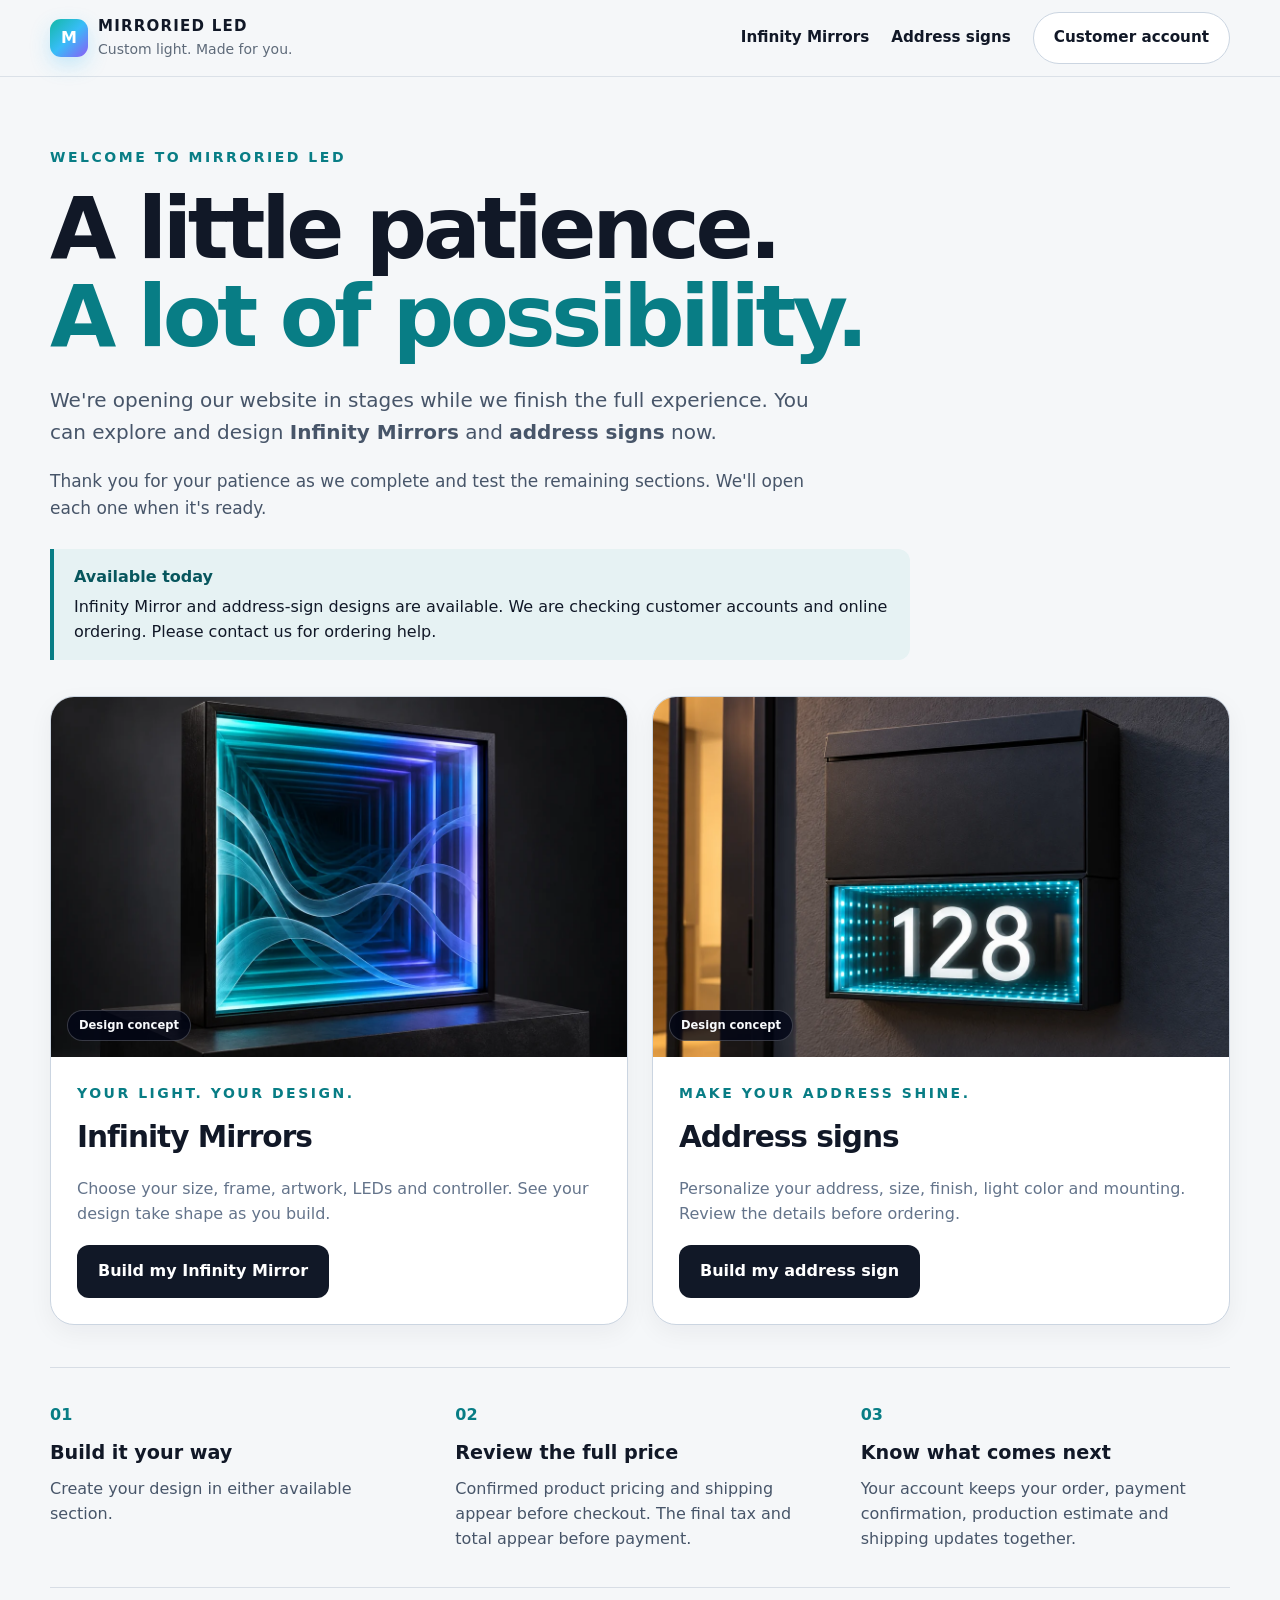
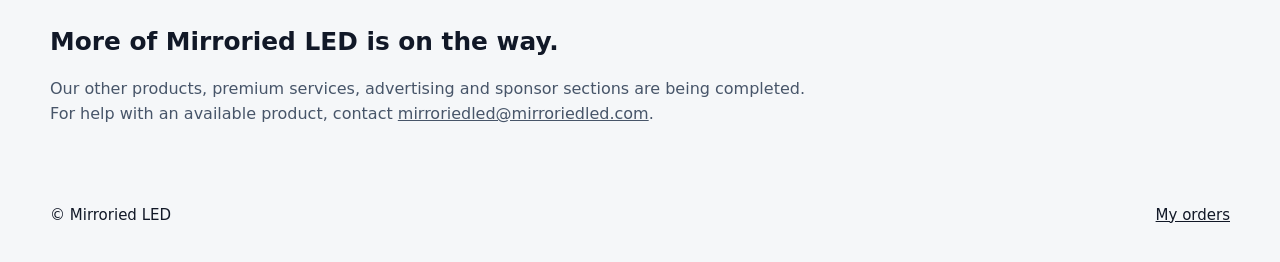
==== commit 6b7e64ff: "Merge draft ordering with current galleries and deployment safeguards" ====
--- a/index.html
+++ b/index.html
@@ -1,303 +1,20 @@
 <!doctype html>
 <html lang="en">
 <head>
-  <meta charset="utf-8">
-  <meta name="viewport" content="width=device-width, initial-scale=1">
-  <meta name="description" content="Mirroried LED builds custom infinity mirrors, layered stadium models, LED display products, address signs and one-of-a-kind illuminated designs.">
-  <title>Mirroried LED — Custom LED Builds</title>  <link rel="stylesheet" href="styles.css?v=805b9dd78f4f">
-  <script src="repair.js?v=998ae80cc8d3" defer></script>
+<meta charset="utf-8"><meta name="viewport" content="width=device-width, initial-scale=1">
+<meta name="description" content="Mirroried LED is opening in stages. Design your custom Infinity Mirror or illuminated address sign while we complete the rest of our website.">
+<title>Mirroried LED — Welcome</title><link rel="stylesheet" href="styles.css?v=opening-1"><script src="shop/availability.js" defer></script>
 </head>
-<body>
-  <a class="skip-link" href="#main">Skip to content</a>
-
-  <header class="site-header" id="top">
-    <div class="shell header-inner">
-      <a class="brand" href="#top" aria-label="Mirroried LED home">
-        <span class="brand-mark">M</span>
-        <span><strong>MIRRORIED LED</strong><small>Design • Build • Illuminate</small></span>
-      </a>
-
-      <button class="menu-toggle" id="menuToggle" aria-expanded="false" aria-controls="primaryNav">Menu</button>
-      <nav id="primaryNav" class="primary-nav" aria-label="Primary navigation">
-        <a href="products/">Products</a>
-        <a href="#custom">Custom Design</a>
-        <a href="#advertising">Advertise</a>
-        <a href="#sponsors">Sponsors</a>
-        <a href="#events">Events</a>
-        <a href="#portals">Portals</a>
-        <a href="#contact">Contact</a>
-      </nav>
-
-      <button class="cart-button" id="cartButton" aria-controls="cartDrawer" aria-expanded="false">
-        Cart <span id="cartCount" class="cart-count">0</span>
-      </button>
-    </div>
-  </header>
-
-  <main id="main">
-    <section class="hero">
-      <div class="shell hero-grid">
-        <div class="hero-copy">
-          <p class="eyebrow">CUSTOM FABRICATION • LED • CONNECTED PORTALS</p>
-          <h1>Build it.<br><span>Light it.</span><br>Live it.</h1>
-          <p class="hero-lede">Custom infinity mirrors, stadium models, LED displays, address builds and one-of-a-kind illuminated products—designed for homes, businesses, collectors and live experiences.</p>
-          <div class="hero-actions">
-            <a class="button primary" href="products/">View Products</a>
-            <a class="button secondary" href="#custom">Start a Custom Build</a>
-          </div>
-          <div class="hero-badges" aria-label="Services">
-            <span>Laser Fabrication</span><span>LED Matrix</span><span>Audio Reactive</span><span>Custom Design</span>
-          </div>
-        </div>
-        <figure class="hero-visual">
-          <img class="hero-image" src="infinity-mirror.webp?v=c0aa053f08c6" width="1200" height="800" alt="Infinity mirror concept with a deep blue and turquoise light tunnel" fetchpriority="high" decoding="async">
-          <figcaption class="image-caption">Custom infinity mirror · design concept</figcaption>
-        </figure>
-      </div>
-    </section>
-
-    <section class="section" id="products">
-      <div class="shell">
-        <div class="section-heading">
-          <div><p class="eyebrow">PRODUCT PLACARDS</p><h2>Choose a build.</h2></div>
-          <span class="status-pill">CUSTOM ORDERS AVAILABLE</span>
-        </div>
-
-        <div class="product-grid">
-          <article class="product-card">
-            <figure class="product-art infinity-art"><img src="infinity-mirror.webp?v=c0aa053f08c6" width="1200" height="800" alt="Square infinity mirror concept with softly diffused blue and turquoise lights" loading="lazy" decoding="async"><figcaption class="image-caption">Design concept</figcaption></figure>
-            <div class="product-body">
-              <p class="eyebrow">SIGNATURE PRODUCT</p>
-              <h3>Custom Infinity Mirrors</h3>
-              <p>Back-engraved mirror artwork, frosted light diffusion and addressable LED effects.</p>
-              <div class="product-meta"><span>Custom quote</span><span>12×12 to 36×36+</span></div>
-              <a class="button primary" href="infinity-builder/">Build Infinity Mirror</a>
-            </div>
-          </article>
-
-          <article class="product-card">
-            <figure class="product-art stadium-art"><img src="stadium-model.webp?v=6f1e8c3cf6ee" width="1200" height="800" alt="Layered wooden baseball stadium model concept with detailed seating and a playing field" loading="lazy" decoding="async"><figcaption class="image-caption">Design concept</figcaption></figure>
-            <div class="product-body">
-              <p class="eyebrow">LAYERED MODELS</p>
-              <h3>Stadium Builds</h3>
-              <p>Layered laser-cut stadium models for MLB, NFL, NBA and custom venues.</p>
-              <div class="product-meta"><span>Mini / Medium / Collector</span><span>Custom teams</span></div>
-              <a class="button primary" href="stadiums/">Browse stadiums</a>
-            </div>
-          </article>
-
-          <article class="product-card">
-            <figure class="product-art display-art"><img src="led-display.webp?v=cd3ec58dd136" width="960" height="1280" alt="RGB LED matrix panels displaying multicolored light patterns" loading="lazy" decoding="async"><figcaption class="image-caption">LED panel demonstration</figcaption></figure>
-            <div class="product-body">
-              <p class="eyebrow">VIDEO + LED</p>
-              <h3>Wall Panel Displays</h3>
-              <p>LED matrix and modular display builds for visual content, signage and custom installations.</p>
-              <div class="product-meta"><span>HUB75 / HUB75E</span><span>Custom quote</span></div>
-              <button class="button primary configure-product" data-product="Wall Panel LED Display" data-sizes="Desktop,Wall Mount,Large Format,Custom">Design One</button>
-            </div>
-          </article>
-
-          <article class="product-card">
-            <figure class="product-art address-art"><img src="address-sign.webp?v=c579df0d647d" width="1200" height="800" alt="Rectangular mailbox and illuminated infinity-mirror address sign concept" loading="lazy" decoding="async"><figcaption class="image-caption">Design concept</figcaption></figure>
-            <div class="product-body">
-              <p class="eyebrow">HOME + BUSINESS</p>
-              <h3>Address Signs & Mailboxes</h3>
-              <p>Illuminated address signage for homes and businesses, including mailbox and solar-ready concepts.</p>
-              <div class="product-meta"><span>House / Business</span><span>Custom sizing</span></div>
-              <button class="button primary configure-product" data-product="Address Sign or Mailbox" data-sizes="House Sign,Mailbox Sign,Business Sign,Custom">Customize</button>
-            </div>
-          </article>
-        </div>
-      </div>
-    </section>
-
-    <section class="section dark-section" id="custom">
-      <div class="shell two-column">
-        <div>
-          <p class="eyebrow">CUSTOM DESIGN</p>
-          <h2>Designed around your idea.</h2>
-          <p class="large-copy">A custom selection should move directly into configuration. Choose the product, size, artwork direction, LED platform and finish before the request enters the cart.</p>
-          <ul class="check-list">
-            <li>Custom home and business designs</li>
-            <li>Logo, sports, memorial and personalized artwork</li>
-            <li>Frosted/diffused engraving for cleaner illumination</li>
-            <li>Audio-reactive and programmable LED options</li>
-            <li>Laser-cut wood, acrylic and mirror fabrication</li>
-          </ul>
-        </div>
-
-        <form class="config-card" id="customForm">
-          <h3>Start a custom build</h3>
-          <label>Product
-            <select id="customProduct" required>
-              <option value="Custom Infinity Mirror">Custom Infinity Mirror</option>
-              <option value="Layered Stadium Model">Layered Stadium Model</option>
-              <option value="Wall Panel LED Display">Wall Panel LED Display</option>
-              <option value="Address Sign or Mailbox">Address Sign or Mailbox</option>
-              <option value="Other Custom Build">Other Custom Build</option>
-            </select>
-          </label>
-          <label>Preferred size
-            <input id="customSize" type="text" placeholder="Example: 24×24 or custom dimensions" required>
-          </label>
-          <label>Design / artwork
-            <input id="customArtwork" type="text" placeholder="Logo, team, photo, address, theme..." required>
-          </label>
-          <label>Artwork direction<select id="customArtworkSource"><option value="team-design">Custom designed by Mirroried LED team</option><option value="upload">I will upload my artwork</option></select></label>
-          <p class="form-note">Upload PNG, JPEG, PDF or SVG artwork with your private build request in the Customer Portal.</p>
-          <label>Lighting
-            <select id="customLighting">
-              <option>Addressable LED / WLED</option>
-              <option>LED Matrix / HUB75</option>
-              <option>Audio-Reactive LEDs</option>
-              <option>Static Lighting</option>
-              <option>Not sure — recommend one</option>
-            </select>
-          </label>
-          <label>Notes
-            <textarea id="customNotes" rows="4" placeholder="Colors, room/business use, deadline, special details..."></textarea>
-          </label>
-          <button class="button primary" type="submit">Add Custom Request to Cart</button>
-          <p class="form-note">No payment is taken by this staged build. Custom requests remain quote-based until production pricing is approved.</p>
-        </form>
-      </div>
-    </section>
-
-    <section class="section" id="advertising">
-      <div class="shell">
-        <div class="section-heading">
-          <div><p class="eyebrow">ADVERTISING ON THE GO</p><h2>Choose the event. Upload the campaign.</h2></div>
-        </div>
-        <div class="feature-grid three">
-          <article class="feature-card"><span class="feature-number">01</span><h3>Choose an event</h3><p>Advertisers can select approved dates and events where one or more Mirroried LED mobile showrooms are scheduled.</p></article>
-          <article class="feature-card"><span class="feature-number">02</span><h3>Select placement</h3><p>Choose eligible display inventory and the showroom/event coverage included in the selected advertising tier.</p></article>
-          <article class="feature-card"><span class="feature-number">03</span><h3>Upload campaign</h3><p>Submit approved creative assets for scheduled display. Reporting reflects verified delivery—not estimated impressions.</p></article>
-        </div>
-        <div class="callout-row">
-          <div><strong>Advertising on the Go is paid advertising inventory.</strong><span>It is separate from the Sponsor Partner Program.</span></div>
-          <a class="button secondary" href="https://sponsors.mirroriedled.com/" target="_blank" rel="noopener">Advertiser / Sponsor Portal</a>
-        </div>
-      </div>
-    </section>
-
-    <section class="section sponsor-section" id="sponsors">
-      <div class="shell two-column sponsor-layout">
-        <div>
-          <p class="eyebrow">SPONSOR PARTNER PROGRAM</p>
-          <h2>Defined value.<br>Measured delivery.</h2>
-          <p class="large-copy">Partnerships start with discovery and a written scope. Sponsor access is built around approved campaigns, deliverables, assets and verified reporting.</p>
-          <div class="hero-actions">
-            <a class="button primary" href="https://sponsors.mirroriedled.com/" target="_blank" rel="noopener">Sponsor Login</a>
-            <a class="button secondary" href="#contact" data-contact-topic="Sponsor Partnership">Become a Partner</a>
-          </div>
-        </div>
-        <div class="feature-grid">
-          <article class="feature-card"><h3>Written Deliverables</h3><p>Only agreed, measurable commitments are treated as guaranteed sponsor deliverables.</p></article>
-          <article class="feature-card"><h3>Campaign Visibility</h3><p>Approved events, placements, creative assets and current status in one place.</p></article>
-          <article class="feature-card"><h3>Performance Records</h3><p>Closeout reporting documents verified delivery rather than unverified audience or sales claims.</p></article>
-          <article class="feature-card"><h3>Partnership Value</h3><p>Paid, in-kind and hybrid partnerships can be documented with value defined on both sides.</p></article>
-        </div>
-      </div>
-    </section>
-
-    <section class="section" id="events">
-      <div class="shell">
-        <div class="section-heading"><div><p class="eyebrow">MOBILE SHOWROOM</p><h2>Events & appearances.</h2></div><span class="status-pill">CALENDAR CONNECTED THROUGH PORTAL</span></div>
-        <div class="event-panel">
-          <div>
-            <h3>Mirroried LED goes where people go.</h3>
-            <p>The traveling showroom is designed for sporting events, car meets, community events, grand openings, trade events and other approved appearances.</p>
-          </div>
-          <div class="event-actions">
-            <a class="button primary" href="https://sponsors.mirroriedled.com/" target="_blank" rel="noopener">View Portal Access</a>
-            <a class="button secondary" href="#contact" data-contact-topic="Event Booking">Request an Event</a>
-          </div>
-        </div>
-      </div>
-    </section>
-
-    <section class="section portal-section" id="portals">
-      <div class="shell">
-        <div class="section-heading"><div><p class="eyebrow">CONNECTED ACCESS</p><h2>Choose your portal.</h2></div></div>
-        <div class="portal-grid">
-          <article class="portal-card"><span>01</span><h3>Customer Portal</h3><p>Build requests, private artwork, quote and proof approval, order updates, music/video uploads and LED previews.</p><a href="customer-portal/">Customer Access</a></article>
-          <article class="portal-card"><span>02</span><h3>Sponsor Partner Portal</h3><p>Approved campaigns, written deliverables, sponsor assets, event visibility and reporting.</p><a href="https://sponsors.mirroriedled.com/" target="_blank" rel="noopener">Sponsor Login</a></article>
-          <article class="portal-card"><span>03</span><h3>Advertising Portal</h3><p>Event selection, eligible advertising inventory, creative submission and campaign status.</p><a href="https://sponsors.mirroriedled.com/" target="_blank" rel="noopener">Advertiser Access</a></article>
-          <article class="portal-card"><span>04</span><h3>Support & Service</h3><p>Private support conversations, warranty and return review, build questions and LED setup help.</p><a href="customer-portal/#support">Support Access</a></article>
-        </div>
-      </div>
-    </section>
-
-    <section class="section dark-section" id="contact">
-      <div class="shell two-column">
-        <div>
-          <p class="eyebrow">CONTACT</p>
-          <h2>Start a build.</h2>
-          <p class="large-copy">Use the form for a product, custom fabrication, sponsorship, advertising, event or support request.</p>
-          <div class="contact-details">
-            <a href="mailto:info@mirroriedled.com">info@mirroriedled.com</a>
-            <a href="mailto:quotes@mirroriedled.com">quotes@mirroriedled.com</a>
-            <a href="mailto:sponsors@mirroriedled.com">sponsors@mirroriedled.com</a>
-            <a href="mailto:support@mirroriedled.com">support@mirroriedled.com</a>
-          </div>
-        </div>
-        <form class="contact-form" id="contactForm">
-          <label>Name<input id="contactName" type="text" autocomplete="name" required></label>
-          <label>Email<input id="contactEmail" type="email" autocomplete="email" required></label>
-          <label>Request type
-            <select id="contactTopic">
-              <option>Custom Project</option>
-              <option>Product Quote</option>
-              <option>Sponsor Partnership</option>
-              <option>Advertising on the Go</option>
-              <option>Event Booking</option>
-              <option>Customer Portal Access</option>
-              <option>Support</option>
-            </select>
-          </label>
-          <label>Tell us what you need<textarea id="contactMessage" rows="5" required></textarea></label>
-          <button class="button primary" type="submit">Send Request</button>
-          <p class="form-note">This staged storefront opens your email app with the request prepared. Server-side form delivery can be connected during production deployment.</p>
-        </form>
-      </div>
-    </section>
-  </main>
-
-  <aside class="cart-drawer" id="cartDrawer" aria-hidden="true" aria-label="Shopping cart">
-    <div class="cart-header"><div><p class="eyebrow">YOUR BUILD LIST</p><h2>Cart</h2></div><button id="cartClose" class="icon-button" aria-label="Close cart">×</button></div>
-    <div id="cartItems" class="cart-items"></div>
-    <div class="cart-footer">
-      <p>Custom items are quote-based until final design, materials and production requirements are approved.</p>
-      <button id="requestCheckout" class="button primary">Continue in Customer Portal</button>
-      <button id="requestCheckoutEmail" class="button secondary">Request a quote by email</button>
-      <button id="clearCart" class="button text-button">Clear Cart</button>
-    </div>
-  </aside>
-  <div class="drawer-backdrop" id="drawerBackdrop" hidden></div>
-
-  <dialog id="configDialog" class="config-dialog">
-    <form method="dialog" id="productConfigForm">
-      <div class="dialog-header"><div><p class="eyebrow">CUSTOMIZE PRODUCT</p><h2 id="dialogProductName">Custom Build</h2></div><button class="icon-button" value="cancel" aria-label="Close">×</button></div>
-      <label>Size<select id="dialogSize" required></select></label>
-      <label>Artwork / theme<input id="dialogArtwork" required placeholder="Describe the artwork or theme"></label>
-      <label>Artwork direction<select id="dialogArtworkSource"><option value="team-design">Custom designed by Mirroried LED team</option><option value="upload">I will upload my artwork</option></select></label>
-      <p class="form-note">Attach your artwork privately when you continue to the Customer Portal.</p>
-      <label>Lighting<select id="dialogLighting"><option>Addressable LED / WLED</option><option>Audio-Reactive LEDs</option><option>LED Matrix / HUB75</option><option>Static Lighting</option><option>Recommend one</option></select></label>
-      <label>Frame / finish<select id="dialogFinish"><option>Maple / wood frame</option><option>Black frame</option><option>Acrylic / modern finish</option><option>Custom finish</option><option>Recommend one</option></select></label>
-      <label>Notes<textarea id="dialogNotes" rows="4" placeholder="Colors, installation location, deadline, special requests..."></textarea></label>
-      <div class="dialog-actions"><button class="button secondary" value="cancel">Cancel</button><button class="button primary" id="addConfiguredProduct" value="default">Add to Cart</button></div>
-    </form>
-  </dialog>
-
-  <footer class="site-footer">
-    <div class="shell footer-grid">
-      <div><strong>MIRRORIED LED</strong><p>Custom LED Art • Fabrication • Experiences</p></div>
-      <div><a href="products/">Products</a><a href="#advertising">Advertising</a><a href="#sponsors">Sponsors</a></div>
-      <div><a href="#contact">Contact</a><a href="https://sponsors.mirroriedled.com/" target="_blank" rel="noopener">Sponsor Portal</a></div>
-      <div><small>© <span id="year"></span> Mirroried LED. All rights reserved.</small></div>
-    </div>
-  </footer>
-
-  <script src="app.js?v=621f360d1360" defer></script>
-</body>
-</html>
+<body class="opening-page">
+<a class="skip-link" href="#main">Skip to content</a>
+<header class="site-header"><div class="shell header-inner"><a class="brand" href="./" aria-label="Mirroried LED home"><span class="brand-mark">M</span><span><strong>MIRRORIED LED</strong><small>Custom light. Made for you.</small></span></a><nav class="opening-nav" aria-label="Primary navigation"><a href="infinity-builder/">Infinity Mirrors</a><a href="address-builder/">Address signs</a><a class="button secondary" href="shop/">Customer account</a></nav></div></header>
+<main id="main">
+<section class="opening-intro shell"><p class="eyebrow">WELCOME TO MIRRORIED LED</p><h1>A little patience.<br><span>A lot of possibility.</span></h1><p class="opening-lede">We're opening our website in stages while we finish the full experience. You can explore and design <strong>Infinity Mirrors</strong> and <strong>address signs</strong> now.</p><p>Thank you for your patience as we complete and test the remaining sections. We'll open each one when it's ready.</p><div class="opening-notice" role="status"><strong>Available today</strong><p id="orderingStatus">Infinity Mirror and address-sign designs are available. Checking customer accounts and online ordering…</p></div></section>
+<section class="shell opening-products" id="products" aria-label="Available product sections">
+<article class="product-card"><figure class="product-art"><img src="infinity-mirror.webp" width="1200" height="800" alt="Turquoise and blue infinity mirror design concept" fetchpriority="high"><figcaption class="image-caption">Design concept</figcaption></figure><div class="product-body"><p class="eyebrow">YOUR LIGHT. YOUR DESIGN.</p><h2>Infinity Mirrors</h2><p>Choose your size, frame, artwork, LEDs and controller. See your design take shape as you build.</p><a class="button primary" href="infinity-builder/">Build my Infinity Mirror</a></div></article>
+<article class="product-card"><figure class="product-art"><img src="address-sign.webp" width="1200" height="800" alt="Illuminated address sign and mailbox design concept" decoding="async"><figcaption class="image-caption">Design concept</figcaption></figure><div class="product-body"><p class="eyebrow">MAKE YOUR ADDRESS SHINE.</p><h2>Address signs</h2><p>Personalize your address, size, finish, light color and mounting. Review the details before ordering.</p><a class="button primary" href="address-builder/">Build my address sign</a></div></article>
+</section>
+<section class="shell opening-process" aria-label="How ordering works"><div><span>01</span><h3>Build it your way</h3><p>Create your design in either available section.</p></div><div><span>02</span><h3>Review the full price</h3><p>Confirmed product pricing and shipping appear before checkout. The final tax and total appear before payment.</p></div><div><span>03</span><h3>Know what comes next</h3><p>Your account keeps your order, payment confirmation, production estimate and shipping updates together.</p></div></section>
+<section class="shell opening-rest"><h2>More of Mirroried LED is on the way.</h2><p>Our other products, premium services, advertising and sponsor sections are being completed. For help with an available product, contact <a href="mailto:mirroriedled@mirroriedled.com">mirroriedled@mirroriedled.com</a>.</p></section>
+</main><footer class="opening-footer shell"><span>© Mirroried LED</span><a href="shop/">My orders</a></footer>
+</body></html>
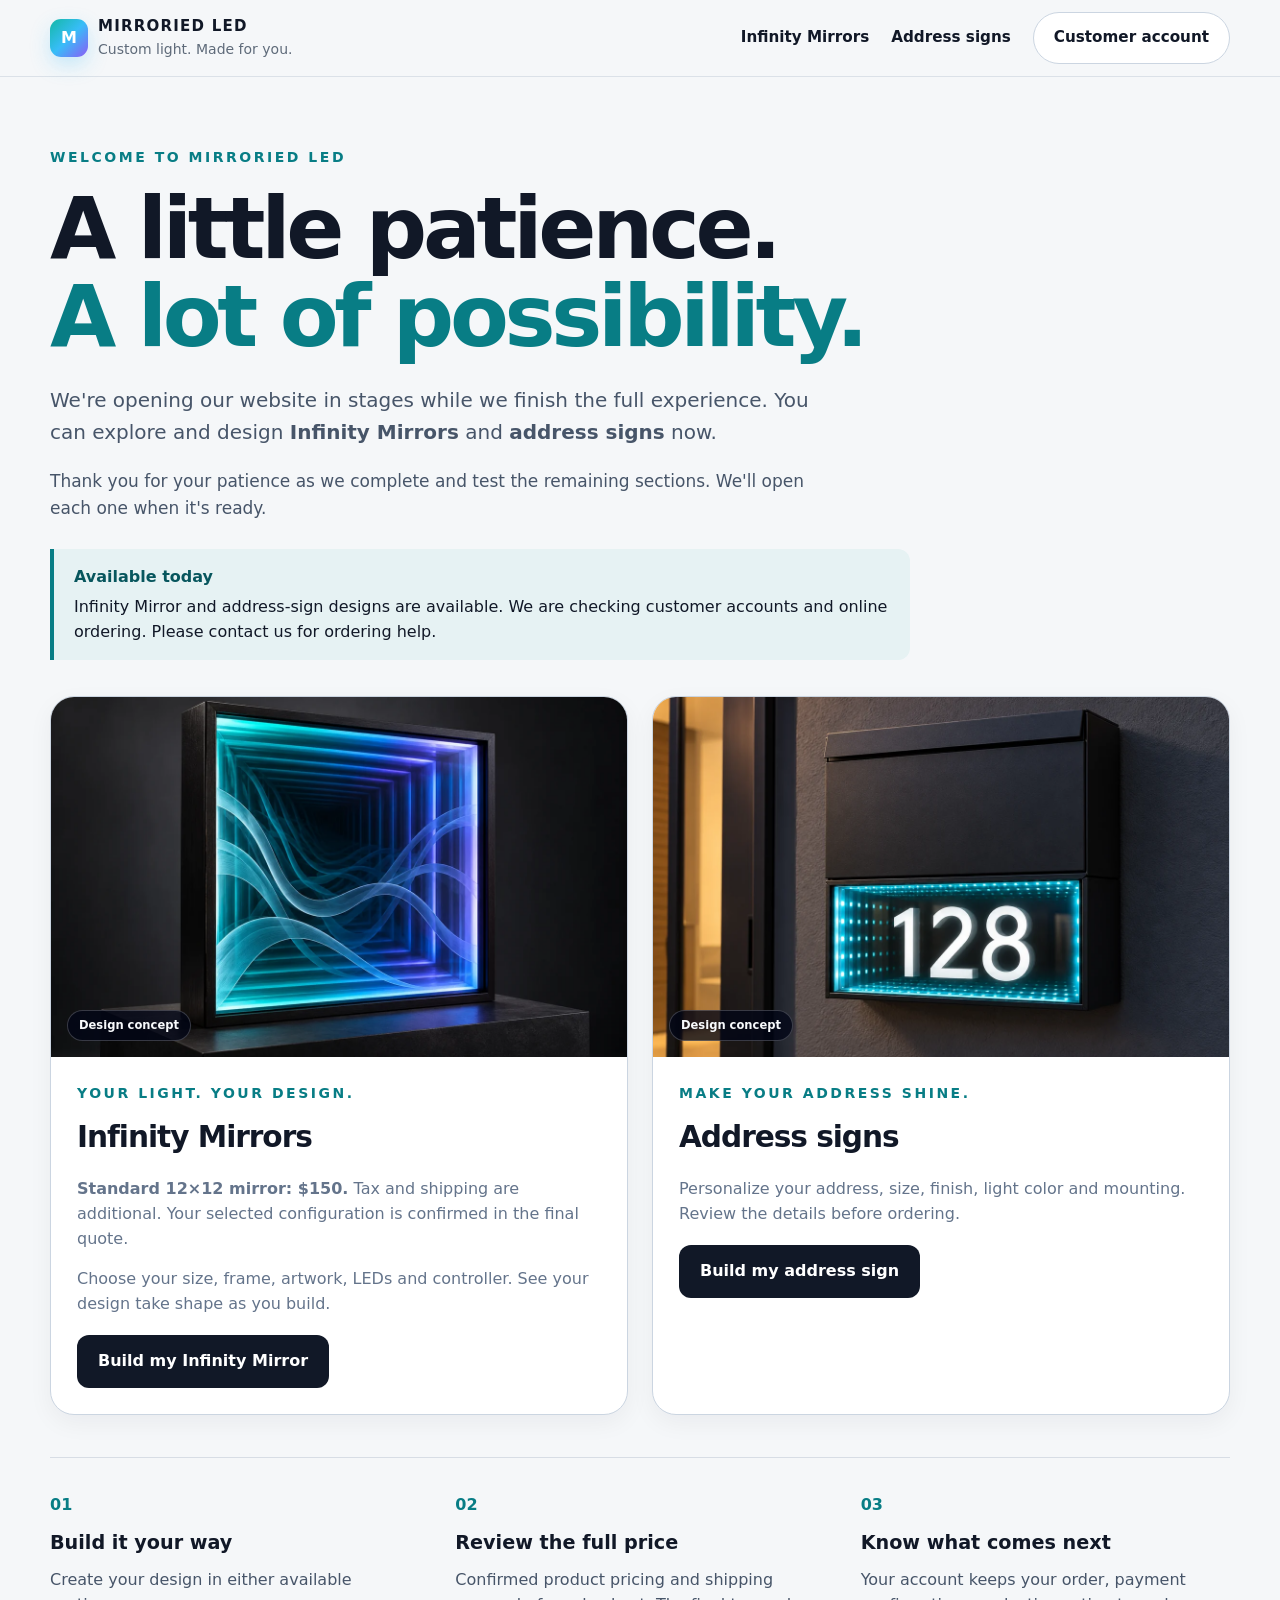
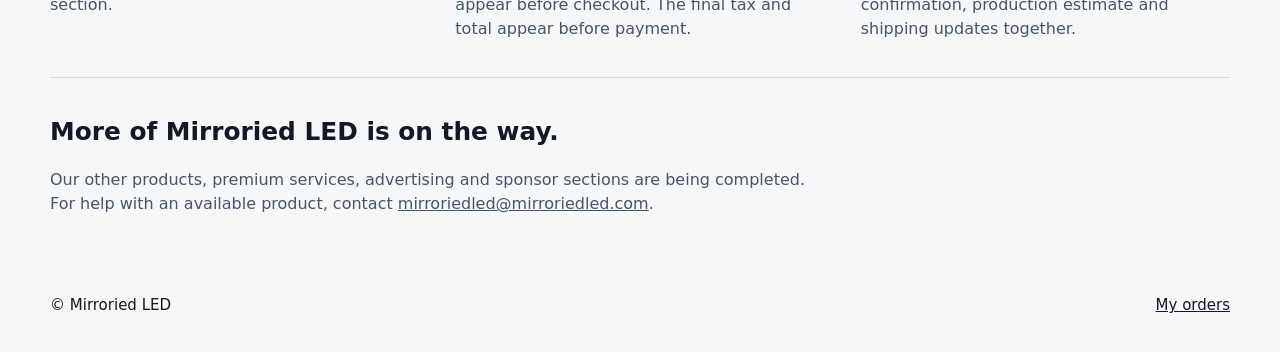
==== commit c4172955: "Set owner-approved standard 12-inch mirror price to 150 dollars before tax and shipping" ====
--- a/index.html
+++ b/index.html
@@ -3,7 +3,7 @@
 <head>
 <meta charset="utf-8"><meta name="viewport" content="width=device-width, initial-scale=1">
 <meta name="description" content="Mirroried LED is opening in stages. Design your custom Infinity Mirror or illuminated address sign while we complete the rest of our website.">
-<title>Mirroried LED — Welcome</title><link rel="stylesheet" href="styles.css?v=opening-1"><script src="shop/availability.js" defer></script>
+<title>Mirroried LED — Welcome</title><link rel="stylesheet" href="styles.css?v=fa9f4d1a78f6"><script src="shop/availability.js" defer></script>
 </head>
 <body class="opening-page">
 <a class="skip-link" href="#main">Skip to content</a>
@@ -11,7 +11,7 @@
 <main id="main">
 <section class="opening-intro shell"><p class="eyebrow">WELCOME TO MIRRORIED LED</p><h1>A little patience.<br><span>A lot of possibility.</span></h1><p class="opening-lede">We're opening our website in stages while we finish the full experience. You can explore and design <strong>Infinity Mirrors</strong> and <strong>address signs</strong> now.</p><p>Thank you for your patience as we complete and test the remaining sections. We'll open each one when it's ready.</p><div class="opening-notice" role="status"><strong>Available today</strong><p id="orderingStatus">Infinity Mirror and address-sign designs are available. Checking customer accounts and online ordering…</p></div></section>
 <section class="shell opening-products" id="products" aria-label="Available product sections">
-<article class="product-card"><figure class="product-art"><img src="infinity-mirror.webp" width="1200" height="800" alt="Turquoise and blue infinity mirror design concept" fetchpriority="high"><figcaption class="image-caption">Design concept</figcaption></figure><div class="product-body"><p class="eyebrow">YOUR LIGHT. YOUR DESIGN.</p><h2>Infinity Mirrors</h2><p>Choose your size, frame, artwork, LEDs and controller. See your design take shape as you build.</p><a class="button primary" href="infinity-builder/">Build my Infinity Mirror</a></div></article>
+<article class="product-card"><figure class="product-art"><img src="infinity-mirror.webp" width="1200" height="800" alt="Turquoise and blue infinity mirror design concept" fetchpriority="high"><figcaption class="image-caption">Design concept</figcaption></figure><div class="product-body"><p class="eyebrow">YOUR LIGHT. YOUR DESIGN.</p><h2>Infinity Mirrors</h2><p><strong>Standard 12×12 mirror: $150.</strong> Tax and shipping are additional. Your selected configuration is confirmed in the final quote.</p><p>Choose your size, frame, artwork, LEDs and controller. See your design take shape as you build.</p><a class="button primary" href="infinity-builder/">Build my Infinity Mirror</a></div></article>
 <article class="product-card"><figure class="product-art"><img src="address-sign.webp" width="1200" height="800" alt="Illuminated address sign and mailbox design concept" decoding="async"><figcaption class="image-caption">Design concept</figcaption></figure><div class="product-body"><p class="eyebrow">MAKE YOUR ADDRESS SHINE.</p><h2>Address signs</h2><p>Personalize your address, size, finish, light color and mounting. Review the details before ordering.</p><a class="button primary" href="address-builder/">Build my address sign</a></div></article>
 </section>
 <section class="shell opening-process" aria-label="How ordering works"><div><span>01</span><h3>Build it your way</h3><p>Create your design in either available section.</p></div><div><span>02</span><h3>Review the full price</h3><p>Confirmed product pricing and shipping appear before checkout. The final tax and total appear before payment.</p></div><div><span>03</span><h3>Know what comes next</h3><p>Your account keeps your order, payment confirmation, production estimate and shipping updates together.</p></div></section>
